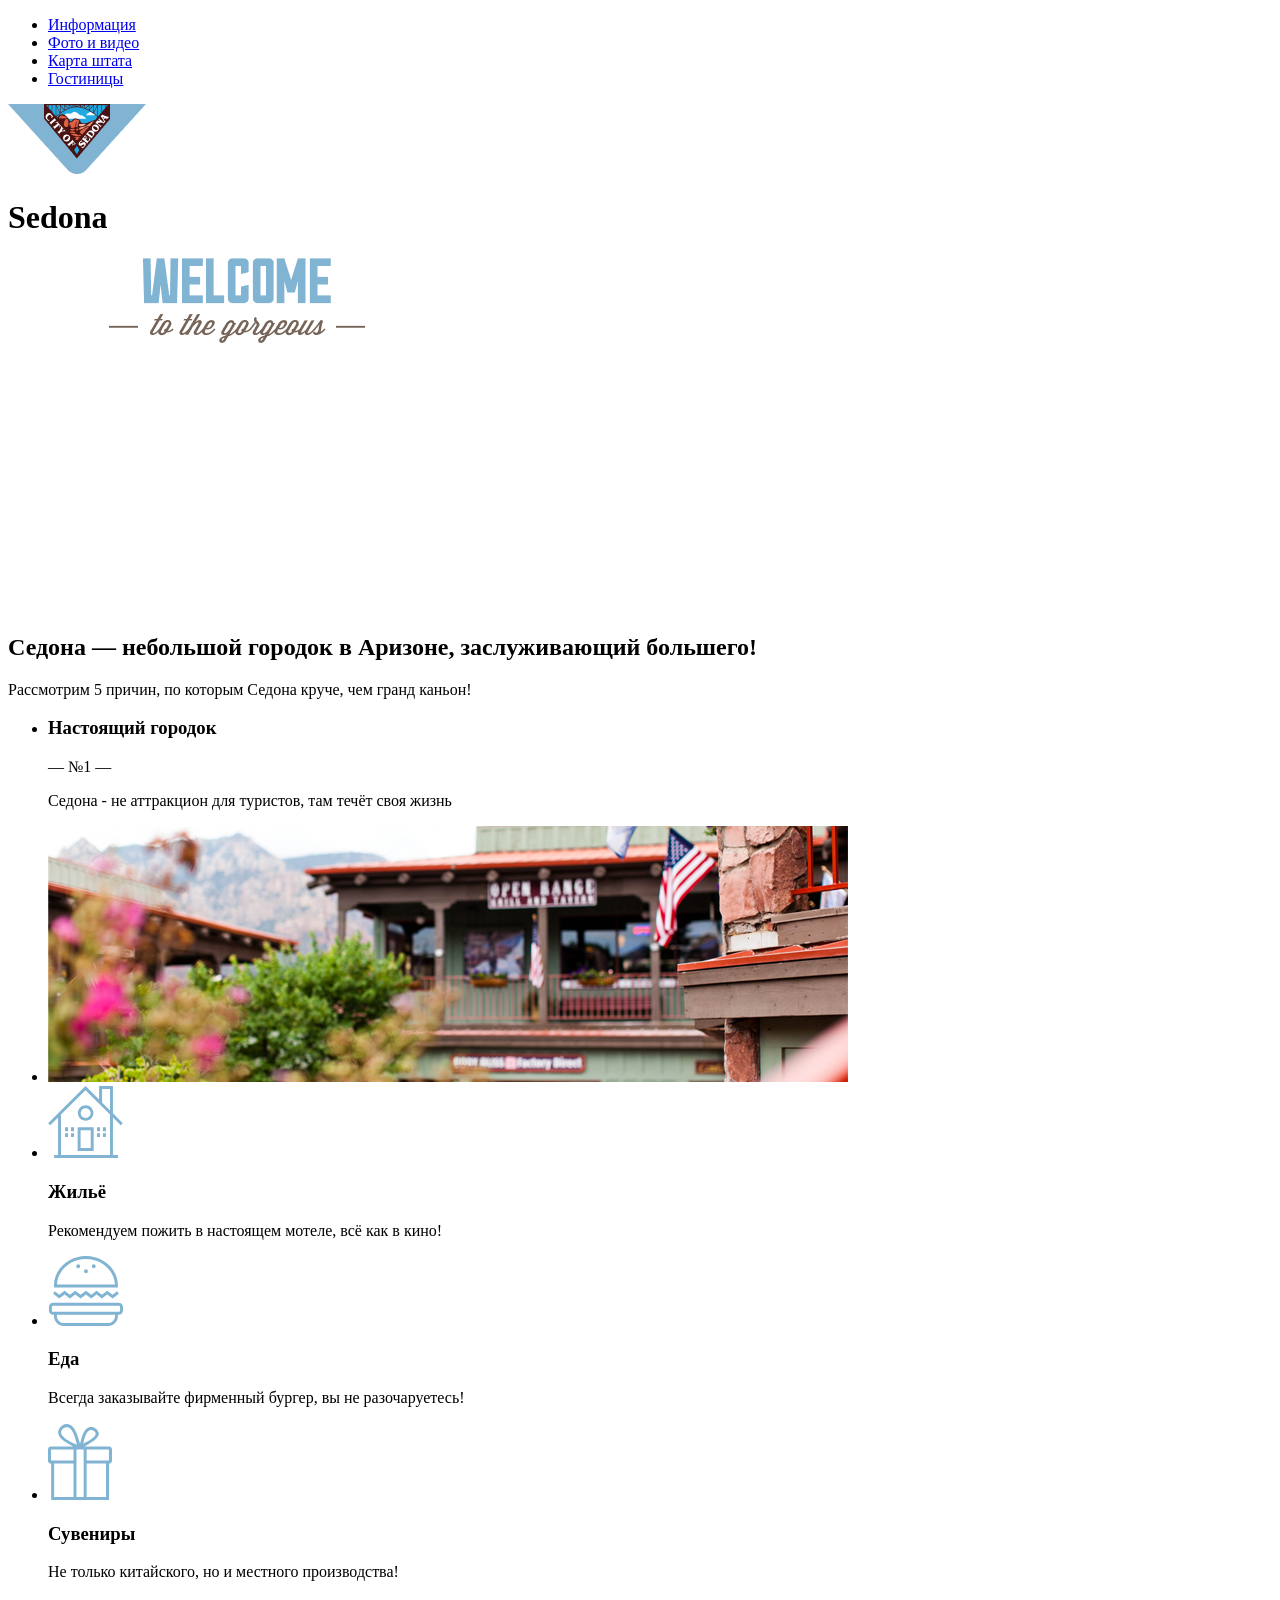
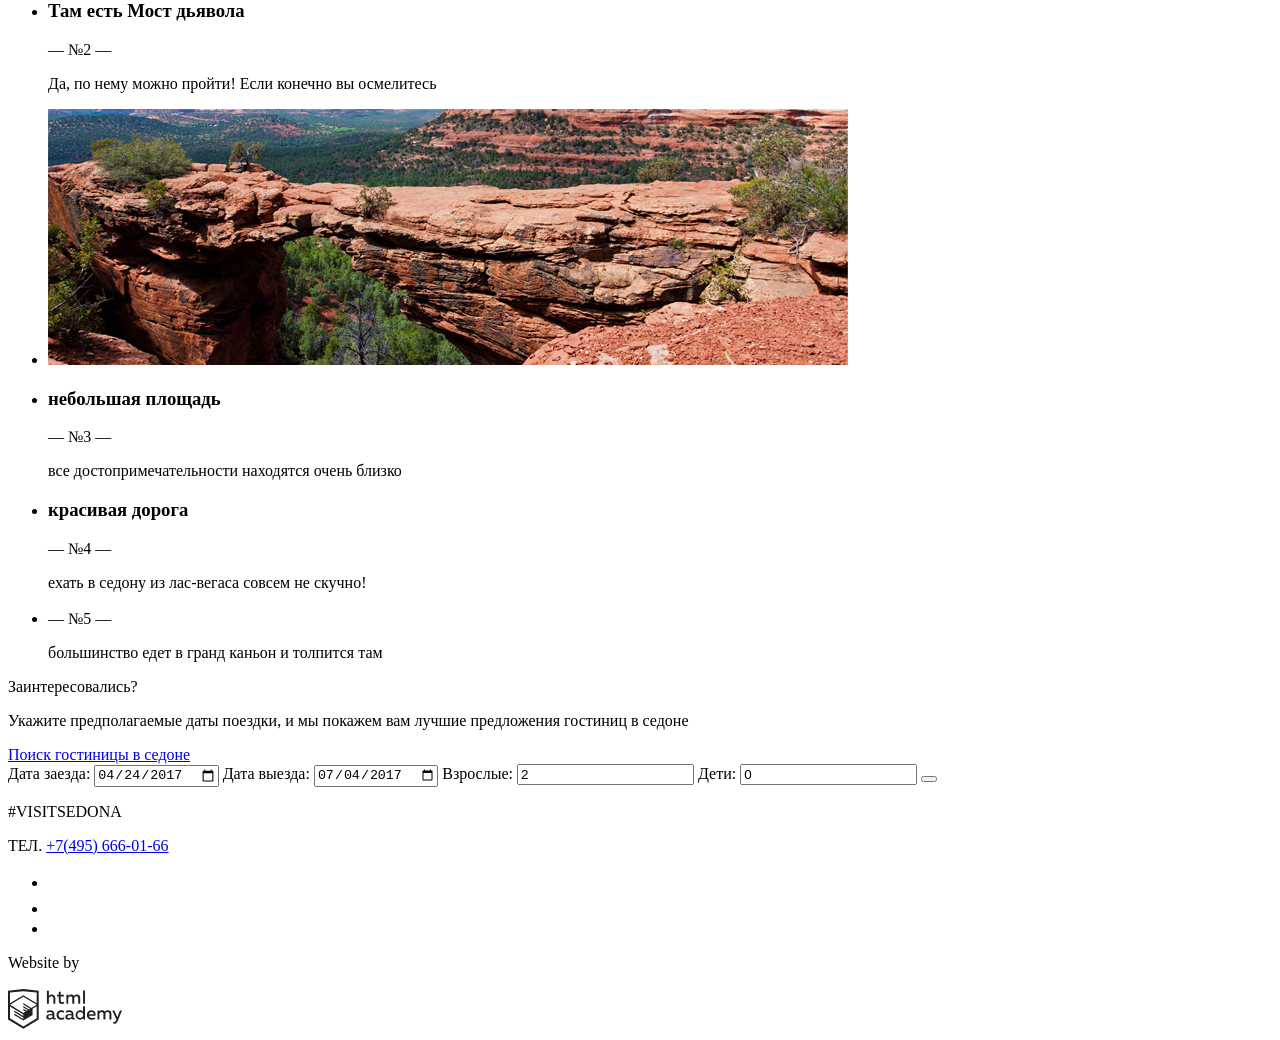
==== index.html @ 2ab9f9e8 "Верстака index и catalog" ====
<!DOCTYPE html>
<html lang="ru">

<head>
	<meta charset="UTF-8">
	<meta http-equiv="X-UA-Compatible" content="IE=edge">
	<meta name="viewport" content="width=device-width, initial-scale=1.0">
	<title>Sedona</title>
	<link rel="stylesheet" href="css/normalize.css">
	<link rel="stylesheet" href="css/style.css">
</head>

<body>
	<header class="header">
		<ul class="menu-list">
			<li class="menu-item menu-item-left"><a class="menu-link" href="#">Информация</a></li>
			<li class="menu-item menu-item-left"><a class="menu-link" href="#">Фото и видео</a></li>
			<li class="menu-item menu-item-right"><a class="menu-link" href="#">Карта штата</a></li>
			<li class="menu-item menu-item-right"><a class="menu-link" href="#">Гостиницы</a></li>
		</ul>
		<div class="main-logo">
			<img src="img/header/logo.png" alt="logo Sedona" width="138" height="70">
		</div>
	</header>
	<main class="main">
		<h1 class="visually-hidden">Sedona</h1>
		<section class="banner">
			<img src="img/banner/Welcome.png" alt="#">
		</section>
		<section class="features">
			<div class="fetures-heading">
				<h2 class="features-title">Седона — небольшой городок в Аризоне, заслуживающий большего!</h2>
				<p class="features-text">Рассмотрим 5 причин, по которым Седона круче, чем гранд каньон!</p>
			</div>
			<ul class="feature-list">
				<li>
					<h3>Настоящий городок</h3>
					<p>— №1 —</p>
					<p>Седона - не аттракцион для туристов, там течёт своя жизнь</p>
				</li>
				<li><img src="img/features/image1.jpg" alt="#"></li>
				<li>
					<img src="img/features/icon-1.svg" alt="#">
					<h3>Жильё</h3>
					<p>Рекомендуем пожить в настоящем мотеле, всё как в кино!</p>
				</li>
				<li>
					<img src="img/features/icon-2.svg" alt="#">
					<h3>Еда</h3>
					<p>Всегда заказывайте фирменный бургер, вы не разочаруетесь!</p>
				</li>
				<li>
					<img src="img/features/icon-3.svg" alt="#">
					<h3>Сувениры</h3>
					<p>Не только китайского, но и местного производства!</p>
				</li>
			</ul>
			<ul class="feature-list">
				<li>
					<h3>Там есть Мост дьявола</h3>
					<p>— №2 —</p>
					<p>Да, по нему можно пройти! Если конечно вы осмелитесь</p>
				</li>
				<li><img src="img/features/image2.jpg" alt="#"></li>
				<li>
					<h3>небольшая площадь</h3>
					<p>— №3 —</p>
					<p>все достопримечательности
						находятся очень близко</p>
				</li>
				<li>
					<h3>красивая дорога</h3>
					<p>— №4 —</p>
					<p>ехать в седону из лас-вегаса совсем не скучно!</p>
				</li>
				<li>
					<h3></h3>
					<p>— №5 —</p>
					<p>большинство едет в гранд каньон и толпится там</p>
				</li>
			</ul>
		</section>
		<section class="search">
			<div class="search-block">
				<p class="search-lead">Заинтересовались?</p>
				<p class="search-text">Укажите предполагаемые даты поездки, и мы покажем вам лучшие предложения гостиниц
					в
					седоне</p>
				<div class="search-form">
					<a class="search-btn" href="#">Поиск гостиницы в седоне</a>
					<form action="https://echo.htmlacademy.ru" method="post">
						<label>Дата заезда:
							<input type="date" value="2017-04-24" name="date-arrival">
						</label>
						<label>Дата выезда:
							<input type="date" value="2017-07-04" name="date-departure">
						</label>
						<label>Взрослые:
							<input type="number" value="2" name="adults">
						</label>
						<label>Дети:
							<input type="number" value="0" name="children">
						</label>
						<button type="submit"></button>
					</form>
				</div>
			</div>
			<div class="map" id="#map"></div>
		</section>
	</main>
	<footer class="footer">
		<section class="contact">
			<p>#VISITSEDONA</p>
			<p class="r-indent contact-phone">
				ТЕЛ.
				<a class="contact-phone-number" href="tel:+74956660166">+7(495) 666-01-66</a>
			</p>
		</section>
		<section class="social">
			<ul class="social-list">
				<li class="social-item">
					<a class="social-link" href="#">
						<svg width="17" height="17" viewBox="0 0 17 17" fill="none" xmlns="http://www.w3.org/2000/svg">
							<path
								d="M10.95 1.14409C12.635 0.648089 13.934 1.41409 14.527 2.32309C15.2 2.09209 15.858 1.84209 16.538 1.61509C16.5249 2.30145 16.2117 2.94761 15.681 3.38309C16.366 3.55309 16.985 2.89209 16.985 2.89209C16.816 3.89209 15.979 4.68009 15.422 4.91609C15.191 11.6661 12.247 16.1331 5.34498 15.9981H4.89898C4.48898 15.9981 0.734977 15.5381 0.000976562 14.1111C2.27198 14.3071 3.89398 13.6891 4.69398 12.9341C3.73398 12.6341 2.01498 12.4571 1.71498 9.98409C2.06398 10.0901 2.27898 10.2121 2.90498 10.1031C1.70498 9.24709 0.373977 8.53009 0.447977 6.33009C0.732977 6.65809 1.51498 6.86609 1.78798 6.80209C1.08498 6.56109 -0.182023 3.44209 0.893977 1.85009C2.71198 3.70409 4.62898 5.45609 8.04598 5.62309C8.25398 3.33009 9.18298 1.79309 10.95 1.14409Z"
								fill="white" />
						</svg>
					</a>
				</li>
				<li class="social-item">
					<a class="social-link" href="#">
						<svg width="12" height="22" viewBox="0 0 12 22" fill="none" xmlns="http://www.w3.org/2000/svg">
							<path d="M12 4V0H8C5.79086 0 4 1.79086 4 4V8H0V12H4V22H8V12H12V8H8V4H12Z" fill="white" />
						</svg>
					</a>
				</li>
				<li class="social-item">
					<a class="social-link" href="#">
						<svg width="20" height="16" viewBox="0 0 20 16" fill="none" xmlns="http://www.w3.org/2000/svg">
							<path fill-rule="evenodd" clip-rule="evenodd"
								d="M3 0H17C18.65 0 20 1.35 20 3V13C20 14.65 18.65 16 17 16H3C1.35 16 0 14.65 0 13V3C0 1.35 1.35 0 3 0ZM6.027 4.002V11.998L15.014 8L6.027 4.002Z"
								fill="white" />
						</svg>
					</a>
				</li>
			</ul>
		</section>
		<section class="copyright">
			<p class="copyright-text">Website by</p>
			<svg width="115" height="41" viewBox="0 0 115 41" fill="none" xmlns="http://www.w3.org/2000/svg">
				<path fill-rule="evenodd" clip-rule="evenodd"
					d="M15.5197 1.05737H15.3509L0 2.71895V31.4945L15.3509 40.8382L30.7018 31.4945V2.71895L15.5197 1.05737ZM77.0183 2.62185H75.0876V15.7311H77.0183V2.62185ZM40.8619 2.63264V7.76843C41.6131 6.9864 42.6386 6.5436 43.7105 6.53843C44.6823 6.47908 45.6329 6.84495 46.3253 7.54479C47.0177 8.24462 47.3866 9.21244 47.3399 10.2068V15.7634H45.367V10.4658C45.4231 9.94897 45.2754 9.43059 44.9566 9.02553C44.6377 8.62047 44.174 8.36218 43.6683 8.3079H43.3518C42.3456 8.36979 41.4321 8.9295 40.9041 9.80764V15.7634H38.8995V2.63264H40.8619ZM77.0183 31.4837H75.2775V30.0595C74.4828 31.1353 73.23 31.7538 71.9119 31.7211C69.4751 31.5528 67.5825 29.4822 67.5825 26.9845C67.5825 24.4867 69.4751 22.4162 71.9119 22.2479C73.1195 22.2052 74.2818 22.7203 75.0771 23.6505V18.3205H77.0183V31.4837ZM47.0656 30.0595C47.263 30.0515 47.4583 30.0152 47.6459 29.9516V31.3866C47.2482 31.5404 46.826 31.6172 46.4009 31.6132C45.6482 31.6769 44.9394 31.2429 44.639 30.5342C43.7036 31.31 42.5302 31.7227 41.3261 31.6995C39.733 31.6995 38.256 30.804 38.256 28.9482C38.256 26.65 40.3661 25.9379 42.1702 25.9379C42.9402 25.9505 43.707 26.0408 44.4596 26.2076V25.884C44.4596 24.805 43.6578 23.9742 42.1491 23.9742C41.0585 23.9764 39.9804 24.2116 38.9839 24.6647V22.8305C40.0678 22.451 41.204 22.2506 42.3495 22.2371C44.8394 22.2371 46.3693 23.4455 46.3693 26.1753V29.4121C46.3546 29.5668 46.401 29.721 46.4981 29.8406C46.5951 29.9601 46.7349 30.035 46.8862 30.0487H47.0656V30.0595ZM40.2711 28.8403C40.298 29.229 40.4761 29.5905 40.7655 29.844C41.055 30.0974 41.4317 30.2217 41.8115 30.189H41.9275C42.8819 30.1906 43.7973 29.8022 44.4702 29.11V27.5779C43.842 27.4414 43.2026 27.3655 42.5605 27.3513C41.5055 27.3513 40.2817 27.7074 40.2817 28.8403H40.2711ZM56.0229 22.9384C55.1962 22.4632 54.2596 22.2246 53.3115 22.2479H52.9422C51.7332 22.2873 50.5891 22.8166 49.7619 23.7192C48.9347 24.6218 48.4923 25.8236 48.5321 27.06V27.5024C48.6957 30.0004 50.805 31.8921 53.2482 31.7318C54.2519 31.7555 55.2477 31.5452 56.1601 31.1168V29.2718C55.3769 29.7215 54.4945 29.9591 53.5963 29.9624C52.5199 30.0288 51.4963 29.4793 50.9385 28.5356C50.3806 27.5918 50.3806 26.4095 50.9385 25.4658C51.4963 24.522 52.5199 23.9725 53.5963 24.039C54.461 24.0357 55.3066 24.2989 56.0229 24.7942V22.9384ZM66.1514 30.0595C66.3488 30.0515 66.5441 30.0152 66.7317 29.9516V31.3866C66.334 31.5404 65.9118 31.6172 65.4867 31.6132C64.734 31.6769 64.0252 31.2429 63.7248 30.5342C62.7894 31.31 61.616 31.7227 60.4119 31.6995C58.8188 31.6995 57.3417 30.804 57.3417 28.9482C57.3417 26.65 59.4518 25.9379 61.256 25.9379C62.0259 25.9505 62.7928 26.0408 63.5454 26.2076V25.884C63.5454 24.805 62.7436 23.9742 61.2349 23.9742C60.1443 23.9764 59.0662 24.2116 58.0697 24.6647V22.8305C59.1536 22.451 60.2897 22.2506 61.4353 22.2371C63.9252 22.2371 65.455 23.4455 65.455 26.1753V29.4121C65.4404 29.5668 65.4868 29.721 65.5838 29.8406C65.6809 29.9601 65.8207 30.035 65.972 30.0487H66.1514V30.0595ZM59.855 29.8481C59.5632 29.5943 59.3837 29.2311 59.3569 28.8403H59.378C59.378 27.7074 60.5385 27.3513 61.6569 27.3513C62.299 27.3655 62.9383 27.4414 63.5665 27.5779V29.11C62.8937 29.8022 61.9782 30.1906 61.0239 30.189H60.9078C60.5263 30.2247 60.1469 30.1019 59.855 29.8481ZM69.3271 26.9305C69.3271 25.2859 70.6308 23.9526 72.239 23.9526L72.2601 24.0066C73.4742 24.0066 74.5742 24.7382 75.0665 25.8732V28.0311C74.5856 29.1871 73.4673 29.9296 72.239 29.9084C70.6308 29.9084 69.3271 28.5752 69.3271 26.9305ZM83.3486 22.2479C86.8408 22.2479 88.0541 25.1395 87.4844 27.7397H80.922C81.1436 29.3582 82.6839 30.0163 84.2876 30.0163C85.2509 30.0196 86.2027 29.8021 87.0729 29.3797V31.1061C86.0736 31.5421 84.9939 31.7519 83.9078 31.7211C81.2385 31.7211 78.8963 30.189 78.8963 26.9521C78.8362 25.7502 79.2482 24.5736 80.0408 23.6841C80.8334 22.7945 81.9408 22.2658 83.1165 22.2155H83.3486V22.2479ZM80.8693 26.1753C80.9704 24.8237 82.1216 23.8104 83.4436 23.9095H83.4858C84.1064 23.8531 84.7196 24.08 85.1612 24.5295C85.6028 24.979 85.8275 25.6051 85.7752 26.24H80.8693V26.1753ZM89.489 31.4621V22.4961H91.2298V23.575C91.9777 22.7197 93.041 22.2229 94.1628 22.2047C95.2951 22.1328 96.3712 22.7163 96.9482 23.7153C97.7407 22.8335 98.8477 22.3161 100.018 22.2803C100.952 22.2327 101.859 22.6011 102.507 23.2901C103.154 23.9792 103.478 24.9213 103.394 25.8732V31.4837H101.39V25.9271C101.437 25.4734 101.306 25.0191 101.024 24.6647C100.743 24.3104 100.336 24.0852 99.8917 24.039H99.6174C98.7512 24.0941 97.9525 24.536 97.4335 25.2474V31.4837H95.4289V25.9271C95.4728 25.47 95.3357 25.0139 95.0481 24.6611C94.7606 24.3082 94.3467 24.088 93.8991 24.0497H93.6881C92.7466 24.1344 91.8915 24.6449 91.3564 25.4416V31.5161H89.5312L89.489 31.4621ZM113.977 22.4745H111.972L109.324 29.2718L106.306 22.4853H104.196L108.417 31.5484L108.237 32.0016C107.72 33.3611 107.003 34.0516 106.053 34.0516C105.75 34.0548 105.447 34.0112 105.156 33.9221V35.6161C105.536 35.7125 105.926 35.7632 106.317 35.7671C107.646 35.7671 108.902 35.0226 109.851 32.6813L113.977 22.4745ZM52.689 6.78658V3.54974L50.7266 4.01369V6.73264H49.144V8.49132H50.7899V12.9905C50.7231 13.817 51.0244 14.6301 51.61 15.2038C52.1955 15.7775 53.0028 16.0505 53.8073 15.9468C54.5996 15.9535 55.3875 15.8259 56.139 15.5692V13.8429C55.5727 14.0781 54.9672 14.199 54.356 14.199C53.2165 14.199 52.689 13.8105 52.689 12.6237V8.5129H55.8541V6.78658H52.689ZM58.3862 15.7526V6.75421H60.1376V7.83316C60.8811 6.97655 61.9403 6.476 63.0601 6.45211C64.1624 6.38099 65.2146 6.93142 65.8032 7.88711C66.5958 7.00534 67.7028 6.48794 68.8734 6.45211C69.8138 6.41462 70.7233 6.79859 71.364 7.50353C72.0046 8.20846 72.3126 9.16418 72.2073 10.1205V15.7418H70.2028V10.1853C70.2499 9.73151 70.1184 9.27721 69.8373 8.92287C69.5561 8.56853 69.1485 8.34334 68.7046 8.29711H68.4619C67.5957 8.35228 66.797 8.7942 66.278 9.50553V15.7418H64.2734V10.1853C64.3206 9.73151 64.1891 9.27721 63.9079 8.92287C63.6268 8.56853 63.2191 8.34334 62.7752 8.29711H62.5326C61.5911 8.38181 60.736 8.89229 60.2009 9.68895V15.7634H58.3862V15.7526ZM28.6972 30.3033L28.7078 30.2968L28.6972 30.3184V30.3033ZM28.6972 18.3205V30.3033L15.3509 38.4321L2.00459 30.3184V18.5147L15.2876 26.6068V28.0311L6.18257 22.5284V23.9418L15.3404 29.5632V31.0629L6.19312 25.4955V26.9521L15.3509 32.5734L24.5826 26.9197V20.8129L28.6972 18.3205ZM28.7078 16.7776L25.0362 18.9355L23.3482 20.0145L15.3087 15.0837V16.4971L22.156 20.7266L22.0083 20.8237L20.9532 21.4063L15.2876 17.9537V19.3995L19.761 22.1184L18.706 22.8413L15.3298 20.7913V22.2047L17.5454 23.5426L15.2982 24.9021L2.11009 16.864L15.3087 8.72869L28.7078 16.7776ZM15.2876 7.27211L28.7078 15.3534V4.56395L15.3615 3.12895L2.01514 4.56395V15.3534L15.2876 7.27211Z"
					fill="#231F20" />
			</svg>
		</section>
	</footer>
</body>

</html>
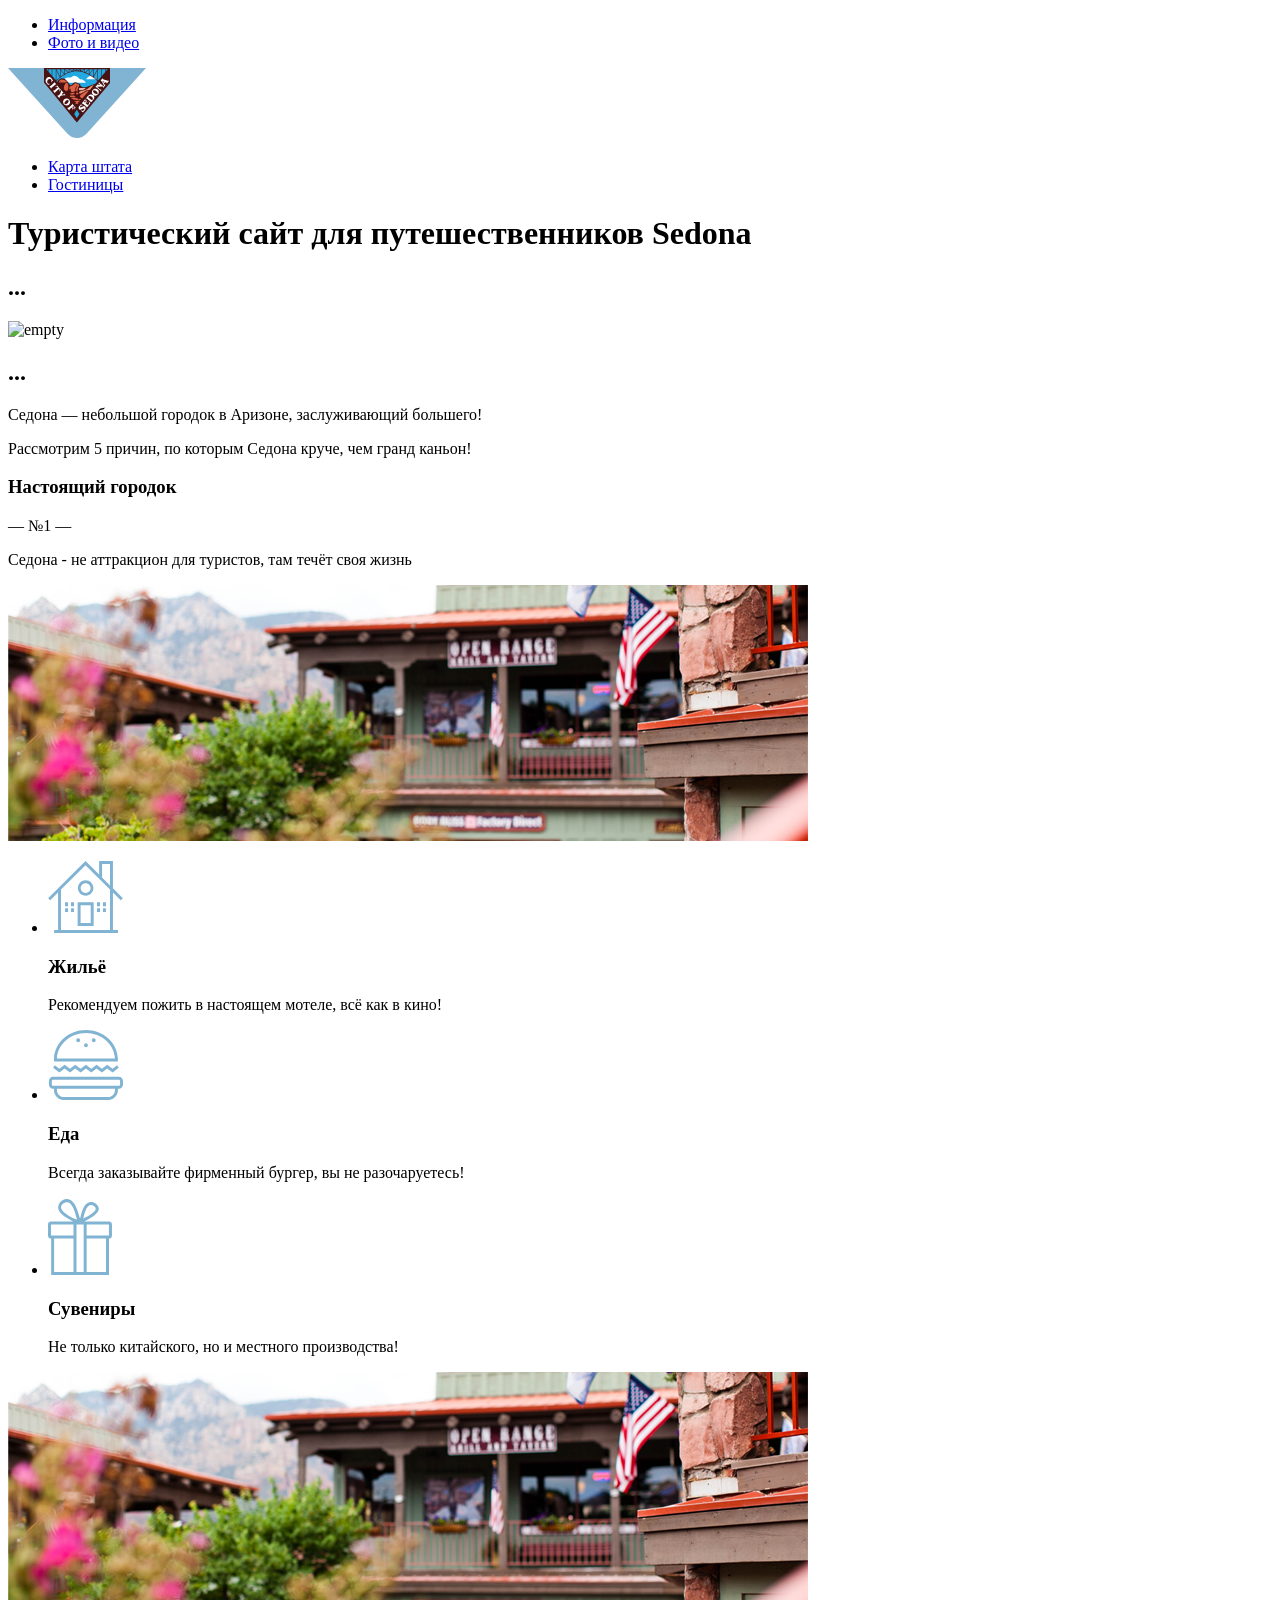
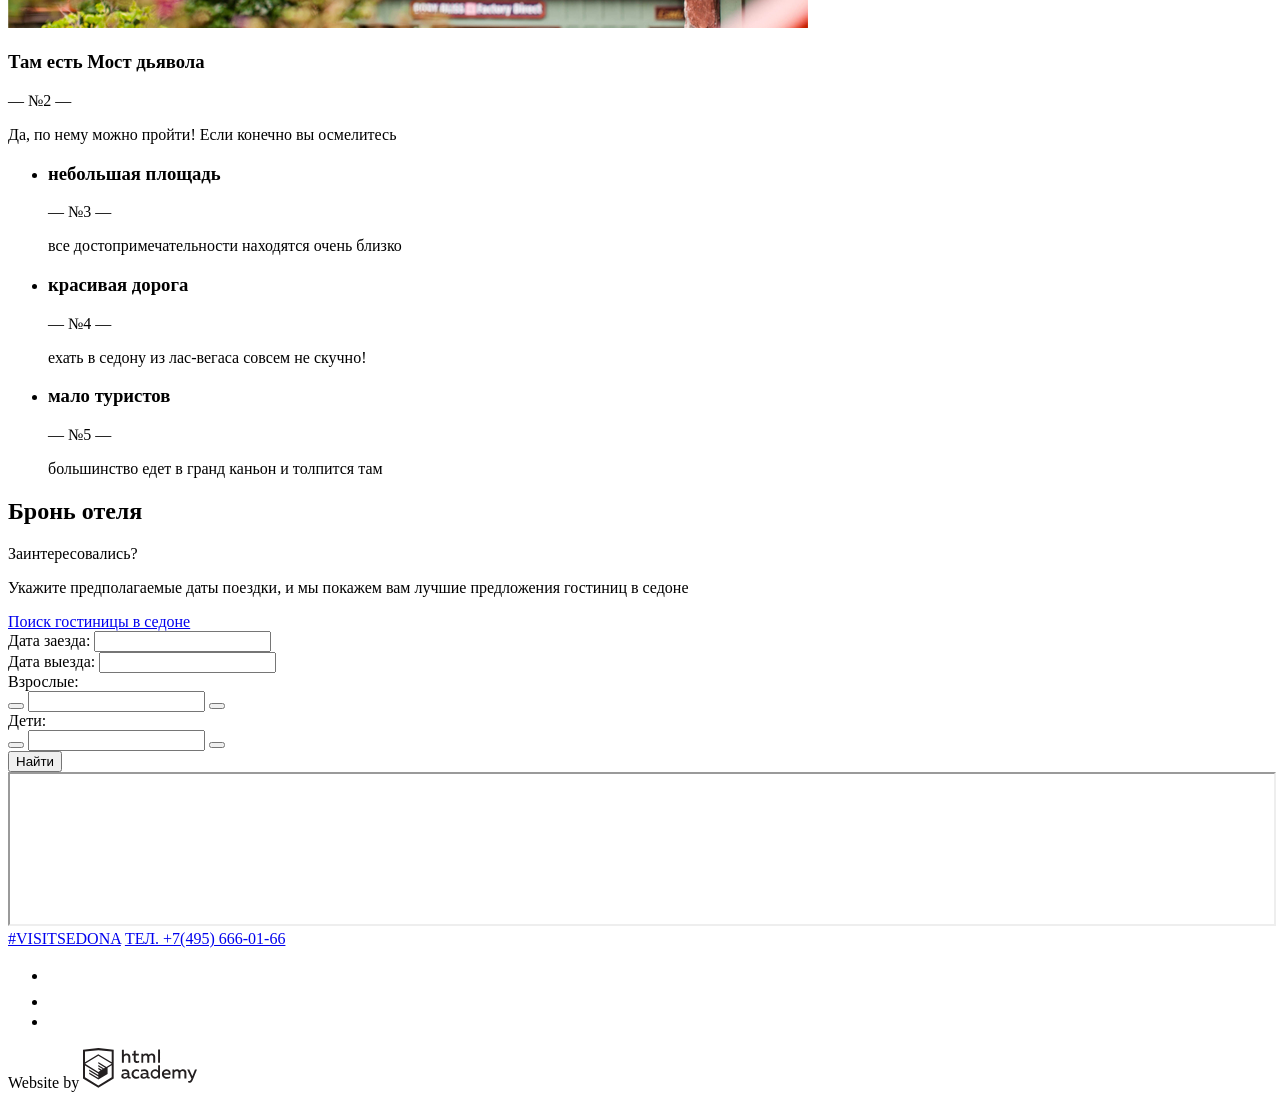
==== commit 9866c233: "Закончил разметку index и catalog" ====
--- a/index.html
+++ b/index.html
@@ -6,154 +6,182 @@
 	<meta http-equiv="X-UA-Compatible" content="IE=edge">
 	<meta name="viewport" content="width=device-width, initial-scale=1.0">
 	<title>Sedona</title>
-	<link rel="stylesheet" href="css/normalize.css">
+	<link rel="stylesheet" href="">
 	<link rel="stylesheet" href="css/style.css">
 </head>
 
-<body>
-	<header class="header">
-		<ul class="menu-list">
-			<li class="menu-item menu-item-left"><a class="menu-link" href="#">Информация</a></li>
-			<li class="menu-item menu-item-left"><a class="menu-link" href="#">Фото и видео</a></li>
-			<li class="menu-item menu-item-right"><a class="menu-link" href="#">Карта штата</a></li>
-			<li class="menu-item menu-item-right"><a class="menu-link" href="#">Гостиницы</a></li>
-		</ul>
-		<div class="main-logo">
-			<img src="img/header/logo.png" alt="logo Sedona" width="138" height="70">
-		</div>
-	</header>
-	<main class="main">
-		<h1 class="visually-hidden">Sedona</h1>
-		<section class="banner">
-			<img src="img/banner/Welcome.png" alt="#">
-		</section>
-		<section class="features">
-			<div class="fetures-heading">
-				<h2 class="features-title">Седона — небольшой городок в Аризоне, заслуживающий большего!</h2>
-				<p class="features-text">Рассмотрим 5 причин, по которым Седона круче, чем гранд каньон!</p>
+<body class="page-body">
+	<!-- page -->
+	<div class="page">
+		<!-- header -->
+		<header class="header">
+			<!-- nav -->
+			<nav class="nav">
+				<!-- menu -->
+				<ul class="menu">
+					<li class="menu__item"><a class="menu__link" href="#">Информация</a></li>
+					<li class="menu__item"><a class="menu__link" href="#">Фото и видео</a></li>
+				</ul>
+				<!-- logo -->
+				<a href="#" class="logo">
+					<img class="logo__image" src="img/header/logo.svg" alt="logo Sedona" width="138" height="70">
+				</a>
+				<!-- menu -->
+				<ul class="menu">
+					<li class="menu__item"><a class="menu__link" href="#">Карта штата</a></li>
+					<li class="menu__item"><a class="menu__link" href="#">Гостиницы</a></li>
+				</ul>
+			</nav>
+		</header>
+		<!-- main -->
+		<main class="main">
+			<h1 class="visually-hidden">Туристический сайт для путешественников Sedona</h1>
+			<!-- banner -->
+			<section class="banner">
+				<h2 class="visually-hidden">...</h2>
+				<img class="banner__image" src="img/banner/Welcome.png" alt="empty">
+			</section>
+			<!-- features -->
+			<section class="features">
+				<h2 class="visually-hidden">...</h2>
+				<p class="features__title">Седона — небольшой городок в Аризоне, заслуживающий большего!</p>
+				<p class="features__description">Рассмотрим 5 причин, по которым Седона круче, чем гранд каньон!</p>
+				<!-- grid -->
+				<div class="features-grid">
+					<!-- line -->
+					<div class="features__row">
+						<div class="features-item features-item--left features-item--blue">
+							<h3 class="features-item__title">Настоящий городок</h3>
+							<p class="features-item__number">— №1 —</p>
+							<p class="features-item__description">Седона - не аттракцион для туристов, там течёт своя жизнь</p>
+						</div>
+						<img src="img/features/image1.jpg" alt="empty" class="features__image features__image--right">
+					</div>
+					<!-- line -->
+					<ul class="features__row">
+						<li class="features-item--icon">
+							<img src="img/features/icon-1.svg" alt="Жильё" class="features-item__ico">
+							<h3 class="features-item__title">Жильё</h3>
+							<p class="features-item__description">Рекомендуем пожить в настоящем мотеле, всё как в кино!</p>
+						</li>
+						<li class="features-item--icon">
+							<img src="img/features/icon-2.svg" alt="Еда" class="features-item__ico">
+							<h3 class="features-item__title">Еда</h3>
+							<p class="features-item__description">Всегда заказывайте фирменный бургер, вы не разочаруетесь!</p>
+						</li>
+						<li class="features-item--icon">
+							<img src="img/features/icon-3.svg" alt="Сувениры" class="features-item__ico">
+							<h3 class="features-item__title">Сувениры</h3>
+							<p class="features-item__description">Не только китайского, но и местного производства!</p>
+						</li>
+					</ul>
+					<!-- line -->
+					<div class="features__row">
+						<img src="img/features/image1.jpg" alt="empty" class="features__image features__image--left">
+						<div class="features-item features-item--right features-item--blue">
+							<h3 class="features-item__title">Там есть Мост дьявола</h3>
+							<p class="features-item__number">— №2 —</p>
+							<p class="features-item__description">Да, по нему можно пройти! Если конечно вы осмелитесь</p>
+						</div>
+					</div>
+					<!-- line -->
+					<ul class="features__row">
+						<li class="features-item features-item--brown">
+							<h3 class="features-item__title">небольшая площадь</h3>
+							<p class="features-item__number">— №3 —</p>
+							<p class="features-item__description">все достопримечательности находятся очень близко</p>
+						</li>
+						<li class="features-item features-item--brown">
+							<h3 class="features-item__title">красивая дорога</h3>
+							<p class="features-item__number">— №4 —</p>
+							<p class="features-item__description">ехать в седону из лас-вегаса совсем не скучно!</p>
+						</li>
+						<li class="features-item features-item--brown">
+							<h3 class="features-item__title">мало туристов</h3>
+							<p class="features-item__number">— №5 —</p>
+							<p class="features-item__description">большинство едет в гранд каньон и толпится там</p>
+						</li>
+					</ul>
+				</div>
+			</section>
+			<!-- booking -->
+			<section class="booking">
+				<h2 class="visually-hidden">Бронь отеля</h2>
+				<!-- inner -->
+				<div class="booking__inner">
+					<p class="booking__lead">Заинтересовались?</p>
+					<p class="booking__text">Укажите предполагаемые даты поездки, и мы покажем вам лучшие предложения гостиниц в
+						седоне</p>
+					<a class="booking__btn js-booking" href="#">Поиск гостиницы в седоне</a>
+					<!-- form -->
+					<form class="booking-form" action="https://echo.htmlacademy.ru" method="post">
+						<!-- date -->
+						<div class="booking-form__group">
+							<label class="booking-form__label" for="date-arrival">Дата заезда:</label>
+							<input type="text" name="date-arrival" class="booking-form__field js-date" id="date-arrival">
+						</div>
+						<!-- date -->
+						<div class="booking-form__group">
+							<label class="booking-form__label" for="date-departure">Дата выезда:</label>
+							<input type="text" name="date-departure" class="booking-form__field js-date" id="date-departure">
+						</div>
+						<!-- number -->
+						<div class="booking-form__group">
+							<label class="booking-form__label" for="adults">Взрослые:</label>
+							<div class="booking-form__inner">
+								<button class="booking-form__control js-minus"></button>
+								<input type="text" name="adults" id="adults">
+								<button class="booking-form__control js-plus"></button>
+							</div>
+						</div>
+						<!-- number -->
+						<div class="booking-form__group">
+							<label class="booking-form__label" for="children">Дети:</label>
+							<div class="booking-form__inner">
+								<button class="booking-form__control js-minus"></button>
+								<input type="text" name="children" id="children">
+								<button class="booking-form__control js-plus"></button>
+							</div>
+						</div>
+						<!-- btn -->
+						<button class="booking-form__btn" type="submit">Найти</button>
+					</form>
+				</div>
+				<!-- map -->
+				<iframe class="booking-form__map"
+					src="https://yandex.ru/map-widget/v1/?um=constructor%3A9f7c5afc66b0ace947572eafb045fd55e4f3b42ff5296fceefef4905f727b99d&amp;source=constructor"
+					width="100%"></iframe>
+			</section>
+		</main>
+		<footer class="footer">
+			<!-- contact -->
+			<div class="footer__contact">
+				<a class="footer__hash" href="#">#VISITSEDONA</a>
+				<a class="footer__phone" href="tel:+74956660166">ТЕЛ. +7(495) 666-01-66</a>
 			</div>
-			<ul class="feature-list">
-				<li>
-					<h3>Настоящий городок</h3>
-					<p>— №1 —</p>
-					<p>Седона - не аттракцион для туристов, там течёт своя жизнь</p>
+			<!-- social -->
+			<ul class="social">
+				<li class="social__item">
+					<a class="social__link" href="#"><img src="img/footer/twitter.svg" alt="twitter" class="social__ico"></a>
 				</li>
-				<li><img src="img/features/image1.jpg" alt="#"></li>
-				<li>
-					<img src="img/features/icon-1.svg" alt="#">
-					<h3>Жильё</h3>
-					<p>Рекомендуем пожить в настоящем мотеле, всё как в кино!</p>
+				<li class="social__item">
+					<a class="social__link" href="#"><img src="img/footer/fb-icon.svg" alt="facebook" class="social__ico"></a>
 				</li>
-				<li>
-					<img src="img/features/icon-2.svg" alt="#">
-					<h3>Еда</h3>
-					<p>Всегда заказывайте фирменный бургер, вы не разочаруетесь!</p>
-				</li>
-				<li>
-					<img src="img/features/icon-3.svg" alt="#">
-					<h3>Сувениры</h3>
-					<p>Не только китайского, но и местного производства!</p>
+				<li class="social__item">
+					<a class="social__link" href="#"><img src="img/footer/youtube.svg" alt="youtube" class="social__ico"></a>
 				</li>
 			</ul>
-			<ul class="feature-list">
-				<li>
-					<h3>Там есть Мост дьявола</h3>
-					<p>— №2 —</p>
-					<p>Да, по нему можно пройти! Если конечно вы осмелитесь</p>
-				</li>
-				<li><img src="img/features/image2.jpg" alt="#"></li>
-				<li>
-					<h3>небольшая площадь</h3>
-					<p>— №3 —</p>
-					<p>все достопримечательности
-						находятся очень близко</p>
-				</li>
-				<li>
-					<h3>красивая дорога</h3>
-					<p>— №4 —</p>
-					<p>ехать в седону из лас-вегаса совсем не скучно!</p>
-				</li>
-				<li>
-					<h3></h3>
-					<p>— №5 —</p>
-					<p>большинство едет в гранд каньон и толпится там</p>
-				</li>
-			</ul>
-		</section>
-		<section class="search">
-			<div class="search-block">
-				<p class="search-lead">Заинтересовались?</p>
-				<p class="search-text">Укажите предполагаемые даты поездки, и мы покажем вам лучшие предложения гостиниц
-					в
-					седоне</p>
-				<div class="search-form">
-					<a class="search-btn" href="#">Поиск гостиницы в седоне</a>
-					<form action="https://echo.htmlacademy.ru" method="post">
-						<label>Дата заезда:
-							<input type="date" value="2017-04-24" name="date-arrival">
-						</label>
-						<label>Дата выезда:
-							<input type="date" value="2017-07-04" name="date-departure">
-						</label>
-						<label>Взрослые:
-							<input type="number" value="2" name="adults">
-						</label>
-						<label>Дети:
-							<input type="number" value="0" name="children">
-						</label>
-						<button type="submit"></button>
-					</form>
-				</div>
-			</div>
-			<div class="map" id="#map"></div>
-		</section>
-	</main>
-	<footer class="footer">
-		<section class="contact">
-			<p>#VISITSEDONA</p>
-			<p class="r-indent contact-phone">
-				ТЕЛ.
-				<a class="contact-phone-number" href="tel:+74956660166">+7(495) 666-01-66</a>
-			</p>
-		</section>
-		<section class="social">
-			<ul class="social-list">
-				<li class="social-item">
-					<a class="social-link" href="#">
-						<svg width="17" height="17" viewBox="0 0 17 17" fill="none" xmlns="http://www.w3.org/2000/svg">
-							<path
-								d="M10.95 1.14409C12.635 0.648089 13.934 1.41409 14.527 2.32309C15.2 2.09209 15.858 1.84209 16.538 1.61509C16.5249 2.30145 16.2117 2.94761 15.681 3.38309C16.366 3.55309 16.985 2.89209 16.985 2.89209C16.816 3.89209 15.979 4.68009 15.422 4.91609C15.191 11.6661 12.247 16.1331 5.34498 15.9981H4.89898C4.48898 15.9981 0.734977 15.5381 0.000976562 14.1111C2.27198 14.3071 3.89398 13.6891 4.69398 12.9341C3.73398 12.6341 2.01498 12.4571 1.71498 9.98409C2.06398 10.0901 2.27898 10.2121 2.90498 10.1031C1.70498 9.24709 0.373977 8.53009 0.447977 6.33009C0.732977 6.65809 1.51498 6.86609 1.78798 6.80209C1.08498 6.56109 -0.182023 3.44209 0.893977 1.85009C2.71198 3.70409 4.62898 5.45609 8.04598 5.62309C8.25398 3.33009 9.18298 1.79309 10.95 1.14409Z"
-								fill="white" />
-						</svg>
-					</a>
-				</li>
-				<li class="social-item">
-					<a class="social-link" href="#">
-						<svg width="12" height="22" viewBox="0 0 12 22" fill="none" xmlns="http://www.w3.org/2000/svg">
-							<path d="M12 4V0H8C5.79086 0 4 1.79086 4 4V8H0V12H4V22H8V12H12V8H8V4H12Z" fill="white" />
-						</svg>
-					</a>
-				</li>
-				<li class="social-item">
-					<a class="social-link" href="#">
-						<svg width="20" height="16" viewBox="0 0 20 16" fill="none" xmlns="http://www.w3.org/2000/svg">
-							<path fill-rule="evenodd" clip-rule="evenodd"
-								d="M3 0H17C18.65 0 20 1.35 20 3V13C20 14.65 18.65 16 17 16H3C1.35 16 0 14.65 0 13V3C0 1.35 1.35 0 3 0ZM6.027 4.002V11.998L15.014 8L6.027 4.002Z"
-								fill="white" />
-						</svg>
-					</a>
-				</li>
-			</ul>
-		</section>
-		<section class="copyright">
-			<p class="copyright-text">Website by</p>
-			<svg width="115" height="41" viewBox="0 0 115 41" fill="none" xmlns="http://www.w3.org/2000/svg">
-				<path fill-rule="evenodd" clip-rule="evenodd"
-					d="M15.5197 1.05737H15.3509L0 2.71895V31.4945L15.3509 40.8382L30.7018 31.4945V2.71895L15.5197 1.05737ZM77.0183 2.62185H75.0876V15.7311H77.0183V2.62185ZM40.8619 2.63264V7.76843C41.6131 6.9864 42.6386 6.5436 43.7105 6.53843C44.6823 6.47908 45.6329 6.84495 46.3253 7.54479C47.0177 8.24462 47.3866 9.21244 47.3399 10.2068V15.7634H45.367V10.4658C45.4231 9.94897 45.2754 9.43059 44.9566 9.02553C44.6377 8.62047 44.174 8.36218 43.6683 8.3079H43.3518C42.3456 8.36979 41.4321 8.9295 40.9041 9.80764V15.7634H38.8995V2.63264H40.8619ZM77.0183 31.4837H75.2775V30.0595C74.4828 31.1353 73.23 31.7538 71.9119 31.7211C69.4751 31.5528 67.5825 29.4822 67.5825 26.9845C67.5825 24.4867 69.4751 22.4162 71.9119 22.2479C73.1195 22.2052 74.2818 22.7203 75.0771 23.6505V18.3205H77.0183V31.4837ZM47.0656 30.0595C47.263 30.0515 47.4583 30.0152 47.6459 29.9516V31.3866C47.2482 31.5404 46.826 31.6172 46.4009 31.6132C45.6482 31.6769 44.9394 31.2429 44.639 30.5342C43.7036 31.31 42.5302 31.7227 41.3261 31.6995C39.733 31.6995 38.256 30.804 38.256 28.9482C38.256 26.65 40.3661 25.9379 42.1702 25.9379C42.9402 25.9505 43.707 26.0408 44.4596 26.2076V25.884C44.4596 24.805 43.6578 23.9742 42.1491 23.9742C41.0585 23.9764 39.9804 24.2116 38.9839 24.6647V22.8305C40.0678 22.451 41.204 22.2506 42.3495 22.2371C44.8394 22.2371 46.3693 23.4455 46.3693 26.1753V29.4121C46.3546 29.5668 46.401 29.721 46.4981 29.8406C46.5951 29.9601 46.7349 30.035 46.8862 30.0487H47.0656V30.0595ZM40.2711 28.8403C40.298 29.229 40.4761 29.5905 40.7655 29.844C41.055 30.0974 41.4317 30.2217 41.8115 30.189H41.9275C42.8819 30.1906 43.7973 29.8022 44.4702 29.11V27.5779C43.842 27.4414 43.2026 27.3655 42.5605 27.3513C41.5055 27.3513 40.2817 27.7074 40.2817 28.8403H40.2711ZM56.0229 22.9384C55.1962 22.4632 54.2596 22.2246 53.3115 22.2479H52.9422C51.7332 22.2873 50.5891 22.8166 49.7619 23.7192C48.9347 24.6218 48.4923 25.8236 48.5321 27.06V27.5024C48.6957 30.0004 50.805 31.8921 53.2482 31.7318C54.2519 31.7555 55.2477 31.5452 56.1601 31.1168V29.2718C55.3769 29.7215 54.4945 29.9591 53.5963 29.9624C52.5199 30.0288 51.4963 29.4793 50.9385 28.5356C50.3806 27.5918 50.3806 26.4095 50.9385 25.4658C51.4963 24.522 52.5199 23.9725 53.5963 24.039C54.461 24.0357 55.3066 24.2989 56.0229 24.7942V22.9384ZM66.1514 30.0595C66.3488 30.0515 66.5441 30.0152 66.7317 29.9516V31.3866C66.334 31.5404 65.9118 31.6172 65.4867 31.6132C64.734 31.6769 64.0252 31.2429 63.7248 30.5342C62.7894 31.31 61.616 31.7227 60.4119 31.6995C58.8188 31.6995 57.3417 30.804 57.3417 28.9482C57.3417 26.65 59.4518 25.9379 61.256 25.9379C62.0259 25.9505 62.7928 26.0408 63.5454 26.2076V25.884C63.5454 24.805 62.7436 23.9742 61.2349 23.9742C60.1443 23.9764 59.0662 24.2116 58.0697 24.6647V22.8305C59.1536 22.451 60.2897 22.2506 61.4353 22.2371C63.9252 22.2371 65.455 23.4455 65.455 26.1753V29.4121C65.4404 29.5668 65.4868 29.721 65.5838 29.8406C65.6809 29.9601 65.8207 30.035 65.972 30.0487H66.1514V30.0595ZM59.855 29.8481C59.5632 29.5943 59.3837 29.2311 59.3569 28.8403H59.378C59.378 27.7074 60.5385 27.3513 61.6569 27.3513C62.299 27.3655 62.9383 27.4414 63.5665 27.5779V29.11C62.8937 29.8022 61.9782 30.1906 61.0239 30.189H60.9078C60.5263 30.2247 60.1469 30.1019 59.855 29.8481ZM69.3271 26.9305C69.3271 25.2859 70.6308 23.9526 72.239 23.9526L72.2601 24.0066C73.4742 24.0066 74.5742 24.7382 75.0665 25.8732V28.0311C74.5856 29.1871 73.4673 29.9296 72.239 29.9084C70.6308 29.9084 69.3271 28.5752 69.3271 26.9305ZM83.3486 22.2479C86.8408 22.2479 88.0541 25.1395 87.4844 27.7397H80.922C81.1436 29.3582 82.6839 30.0163 84.2876 30.0163C85.2509 30.0196 86.2027 29.8021 87.0729 29.3797V31.1061C86.0736 31.5421 84.9939 31.7519 83.9078 31.7211C81.2385 31.7211 78.8963 30.189 78.8963 26.9521C78.8362 25.7502 79.2482 24.5736 80.0408 23.6841C80.8334 22.7945 81.9408 22.2658 83.1165 22.2155H83.3486V22.2479ZM80.8693 26.1753C80.9704 24.8237 82.1216 23.8104 83.4436 23.9095H83.4858C84.1064 23.8531 84.7196 24.08 85.1612 24.5295C85.6028 24.979 85.8275 25.6051 85.7752 26.24H80.8693V26.1753ZM89.489 31.4621V22.4961H91.2298V23.575C91.9777 22.7197 93.041 22.2229 94.1628 22.2047C95.2951 22.1328 96.3712 22.7163 96.9482 23.7153C97.7407 22.8335 98.8477 22.3161 100.018 22.2803C100.952 22.2327 101.859 22.6011 102.507 23.2901C103.154 23.9792 103.478 24.9213 103.394 25.8732V31.4837H101.39V25.9271C101.437 25.4734 101.306 25.0191 101.024 24.6647C100.743 24.3104 100.336 24.0852 99.8917 24.039H99.6174C98.7512 24.0941 97.9525 24.536 97.4335 25.2474V31.4837H95.4289V25.9271C95.4728 25.47 95.3357 25.0139 95.0481 24.6611C94.7606 24.3082 94.3467 24.088 93.8991 24.0497H93.6881C92.7466 24.1344 91.8915 24.6449 91.3564 25.4416V31.5161H89.5312L89.489 31.4621ZM113.977 22.4745H111.972L109.324 29.2718L106.306 22.4853H104.196L108.417 31.5484L108.237 32.0016C107.72 33.3611 107.003 34.0516 106.053 34.0516C105.75 34.0548 105.447 34.0112 105.156 33.9221V35.6161C105.536 35.7125 105.926 35.7632 106.317 35.7671C107.646 35.7671 108.902 35.0226 109.851 32.6813L113.977 22.4745ZM52.689 6.78658V3.54974L50.7266 4.01369V6.73264H49.144V8.49132H50.7899V12.9905C50.7231 13.817 51.0244 14.6301 51.61 15.2038C52.1955 15.7775 53.0028 16.0505 53.8073 15.9468C54.5996 15.9535 55.3875 15.8259 56.139 15.5692V13.8429C55.5727 14.0781 54.9672 14.199 54.356 14.199C53.2165 14.199 52.689 13.8105 52.689 12.6237V8.5129H55.8541V6.78658H52.689ZM58.3862 15.7526V6.75421H60.1376V7.83316C60.8811 6.97655 61.9403 6.476 63.0601 6.45211C64.1624 6.38099 65.2146 6.93142 65.8032 7.88711C66.5958 7.00534 67.7028 6.48794 68.8734 6.45211C69.8138 6.41462 70.7233 6.79859 71.364 7.50353C72.0046 8.20846 72.3126 9.16418 72.2073 10.1205V15.7418H70.2028V10.1853C70.2499 9.73151 70.1184 9.27721 69.8373 8.92287C69.5561 8.56853 69.1485 8.34334 68.7046 8.29711H68.4619C67.5957 8.35228 66.797 8.7942 66.278 9.50553V15.7418H64.2734V10.1853C64.3206 9.73151 64.1891 9.27721 63.9079 8.92287C63.6268 8.56853 63.2191 8.34334 62.7752 8.29711H62.5326C61.5911 8.38181 60.736 8.89229 60.2009 9.68895V15.7634H58.3862V15.7526ZM28.6972 30.3033L28.7078 30.2968L28.6972 30.3184V30.3033ZM28.6972 18.3205V30.3033L15.3509 38.4321L2.00459 30.3184V18.5147L15.2876 26.6068V28.0311L6.18257 22.5284V23.9418L15.3404 29.5632V31.0629L6.19312 25.4955V26.9521L15.3509 32.5734L24.5826 26.9197V20.8129L28.6972 18.3205ZM28.7078 16.7776L25.0362 18.9355L23.3482 20.0145L15.3087 15.0837V16.4971L22.156 20.7266L22.0083 20.8237L20.9532 21.4063L15.2876 17.9537V19.3995L19.761 22.1184L18.706 22.8413L15.3298 20.7913V22.2047L17.5454 23.5426L15.2982 24.9021L2.11009 16.864L15.3087 8.72869L28.7078 16.7776ZM15.2876 7.27211L28.7078 15.3534V4.56395L15.3615 3.12895L2.01514 4.56395V15.3534L15.2876 7.27211Z"
-					fill="#231F20" />
-			</svg>
-		</section>
-	</footer>
+			<!-- copyright -->
+			<a class="copyright">Website by
+				<svg width="115" height="41" fill="none" xmlns="http://www.w3.org/2000/svg">
+					<path fill-rule="evenodd" clip-rule="evenodd"
+						d="M15.52 1.057h-.17L0 2.72v28.776l15.35 9.343 15.352-9.344V2.72L15.52 1.057zm61.498 1.565h-1.93v13.11h1.93V2.621zm-36.156.01v5.136a3.976 3.976 0 012.849-1.23 3.387 3.387 0 012.614 1.007 3.55 3.55 0 011.015 2.662v5.556h-1.973v-5.297a1.984 1.984 0 00-.41-1.44 1.899 1.899 0 00-1.289-.718h-.316a3.081 3.081 0 00-2.448 1.5v5.955H38.9V2.633h1.963zm36.156 28.852h-1.74v-1.425a4.061 4.061 0 01-3.366 1.662c-2.437-.168-4.33-2.239-4.33-4.736 0-2.498 1.893-4.569 4.33-4.737a3.98 3.98 0 013.165 1.402v-5.33h1.941v13.164zm-29.952-1.425c.197-.008.392-.044.58-.107v1.435c-.398.153-.82.23-1.245.226a1.758 1.758 0 01-1.762-1.079 5.035 5.035 0 01-3.313 1.166c-1.593 0-3.07-.896-3.07-2.752 0-2.298 2.11-3.01 3.914-3.01.77.013 1.537.103 2.29.27v-.324c0-1.079-.802-1.91-2.31-1.91a7.682 7.682 0 00-3.166.69V22.83a10.56 10.56 0 013.365-.593c2.49 0 4.02 1.209 4.02 3.938v3.237a.592.592 0 00.13.429c.096.12.236.194.387.208h.18v.01zM40.27 28.84c.027.389.205.75.495 1.004.289.253.666.378 1.046.345h.116a3.537 3.537 0 002.542-1.079v-1.532a10.039 10.039 0 00-1.91-.227c-1.055 0-2.278.356-2.278 1.49h-.01zm15.752-5.902a5.183 5.183 0 00-2.712-.69h-.369a4.514 4.514 0 00-3.18 1.471 4.722 4.722 0 00-1.23 3.341v.442c.164 2.498 2.273 4.39 4.716 4.23 1.004.024 2-.187 2.912-.615v-1.845a5.185 5.185 0 01-2.564.69 2.885 2.885 0 01-2.657-1.426 3.024 3.024 0 010-3.07 2.884 2.884 0 012.657-1.427c.865-.003 1.71.26 2.427.755v-1.856zM66.15 30.06c.198-.008.393-.045.58-.108v1.435c-.397.153-.82.23-1.244.226a1.758 1.758 0 01-1.762-1.079 5.035 5.035 0 01-3.313 1.166c-1.593 0-3.07-.896-3.07-2.752 0-2.298 2.11-3.01 3.914-3.01.77.013 1.537.103 2.29.27v-.324c0-1.079-.802-1.91-2.311-1.91a7.682 7.682 0 00-3.165.69V22.83c1.084-.379 2.22-.58 3.365-.593 2.49 0 4.02 1.209 4.02 3.938v3.237a.592.592 0 00.129.429c.097.12.237.194.388.208h.18v.01zm-6.296-.212a1.468 1.468 0 01-.498-1.008h.021c0-1.133 1.16-1.489 2.279-1.489.642.015 1.281.09 1.91.227v1.532a3.537 3.537 0 01-2.543 1.079h-.116a1.404 1.404 0 01-1.053-.34zm9.472-2.918c0-1.644 1.304-2.977 2.912-2.977l.021.054c1.214 0 2.314.731 2.806 1.866v2.158a3.015 3.015 0 01-2.827 1.877c-1.608 0-2.912-1.333-2.912-2.978zm14.022-4.682c3.492 0 4.705 2.892 4.135 5.492h-6.562c.222 1.618 1.762 2.276 3.366 2.276a6.326 6.326 0 002.785-.636v1.726c-1 .436-2.08.646-3.165.615-2.67 0-5.012-1.532-5.012-4.769a4.572 4.572 0 011.145-3.268 4.37 4.37 0 013.076-1.469h.232v.033zm-2.48 3.927c.101-1.351 1.253-2.365 2.575-2.265h.042c.62-.057 1.234.17 1.675.62.442.449.666 1.075.614 1.71H80.87v-.065zm8.62 5.287v-8.966h1.74v1.079a3.983 3.983 0 012.934-1.37 3.001 3.001 0 012.785 1.51c.793-.881 1.9-1.399 3.07-1.435a3.192 3.192 0 012.489 1.01c.647.69.971 1.631.887 2.583v5.61h-2.004v-5.556a1.74 1.74 0 00-.366-1.262 1.665 1.665 0 00-1.132-.626h-.275a2.936 2.936 0 00-2.184 1.208v6.237H95.43v-5.557a1.742 1.742 0 00-.38-1.266 1.666 1.666 0 00-1.15-.611h-.21a3.153 3.153 0 00-2.333 1.392v6.074h-1.825l-.042-.054zm24.488-8.988h-2.005l-2.648 6.798-3.018-6.787h-2.11l4.221 9.063-.18.454c-.517 1.36-1.234 2.05-2.184 2.05a2.96 2.96 0 01-.897-.13v1.694c.38.096.77.147 1.161.151 1.329 0 2.585-.744 3.534-3.086l4.126-10.206zM52.689 6.787V3.55l-1.962.464v2.719h-1.583V8.49h1.646v4.5c-.067.826.234 1.64.82 2.213a2.653 2.653 0 002.197.743c.793.007 1.58-.121 2.332-.378v-1.726a4.647 4.647 0 01-1.783.356c-1.14 0-1.667-.389-1.667-1.575V8.513h3.165V6.787H52.69zm5.697 8.966V6.754h1.752v1.08a3.983 3.983 0 012.922-1.382 2.998 2.998 0 012.743 1.435c.793-.882 1.9-1.4 3.07-1.435.94-.037 1.85.347 2.491 1.052.64.704.949 1.66.843 2.617v5.62h-2.004v-5.556a1.743 1.743 0 00-.366-1.262 1.668 1.668 0 00-1.132-.626h-.243a2.937 2.937 0 00-2.184 1.209v6.236h-2.005v-5.557a1.742 1.742 0 00-.365-1.262 1.667 1.667 0 00-1.133-.626h-.242A3.153 3.153 0 0060.2 9.69v6.074h-1.815v-.01zm-29.689 14.55l.01-.006-.01.021v-.015zm0-11.983v11.983l-13.346 8.13-13.346-8.115V18.515l13.283 8.092v1.424l-9.105-5.503v1.414l9.157 5.621v1.5l-9.147-5.567v1.456l9.158 5.621 9.232-5.653v-6.107l4.114-2.492zm.01-1.542l-3.67 2.158-1.689 1.079-8.04-4.931v1.413l6.848 4.23-.148.097-1.055.582-5.665-3.452v1.445l4.473 2.72-1.055.722-3.376-2.05v1.414l2.215 1.338-2.247 1.36L2.11 16.863 15.31 8.729l13.399 8.049zm-13.42-9.506l13.42 8.081V4.563L15.362 3.13 2.015 4.564v10.79l13.273-8.082z"
+						fill="#231F20" />
+				</svg>
+			</a>
+		</footer>
+	</div>
+	<script src="js/script.js"></script>
 </body>
 
 </html>
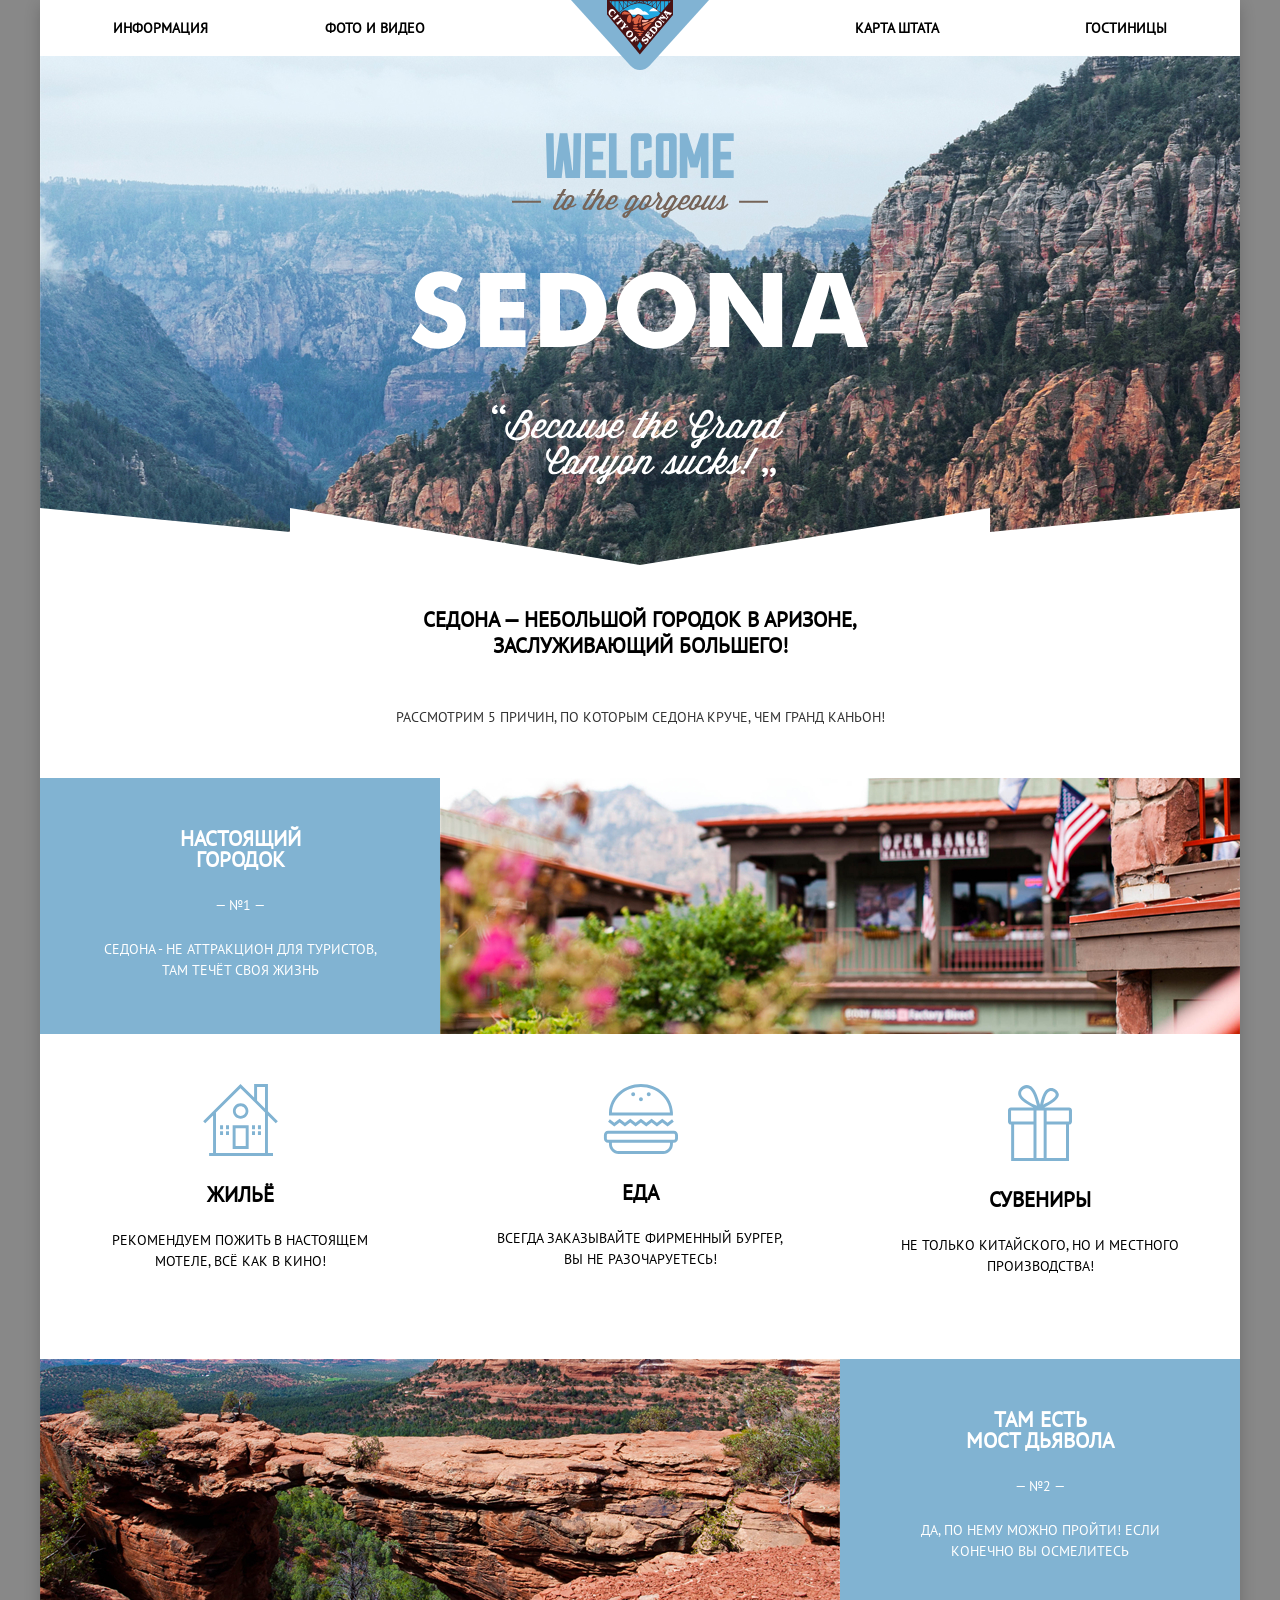
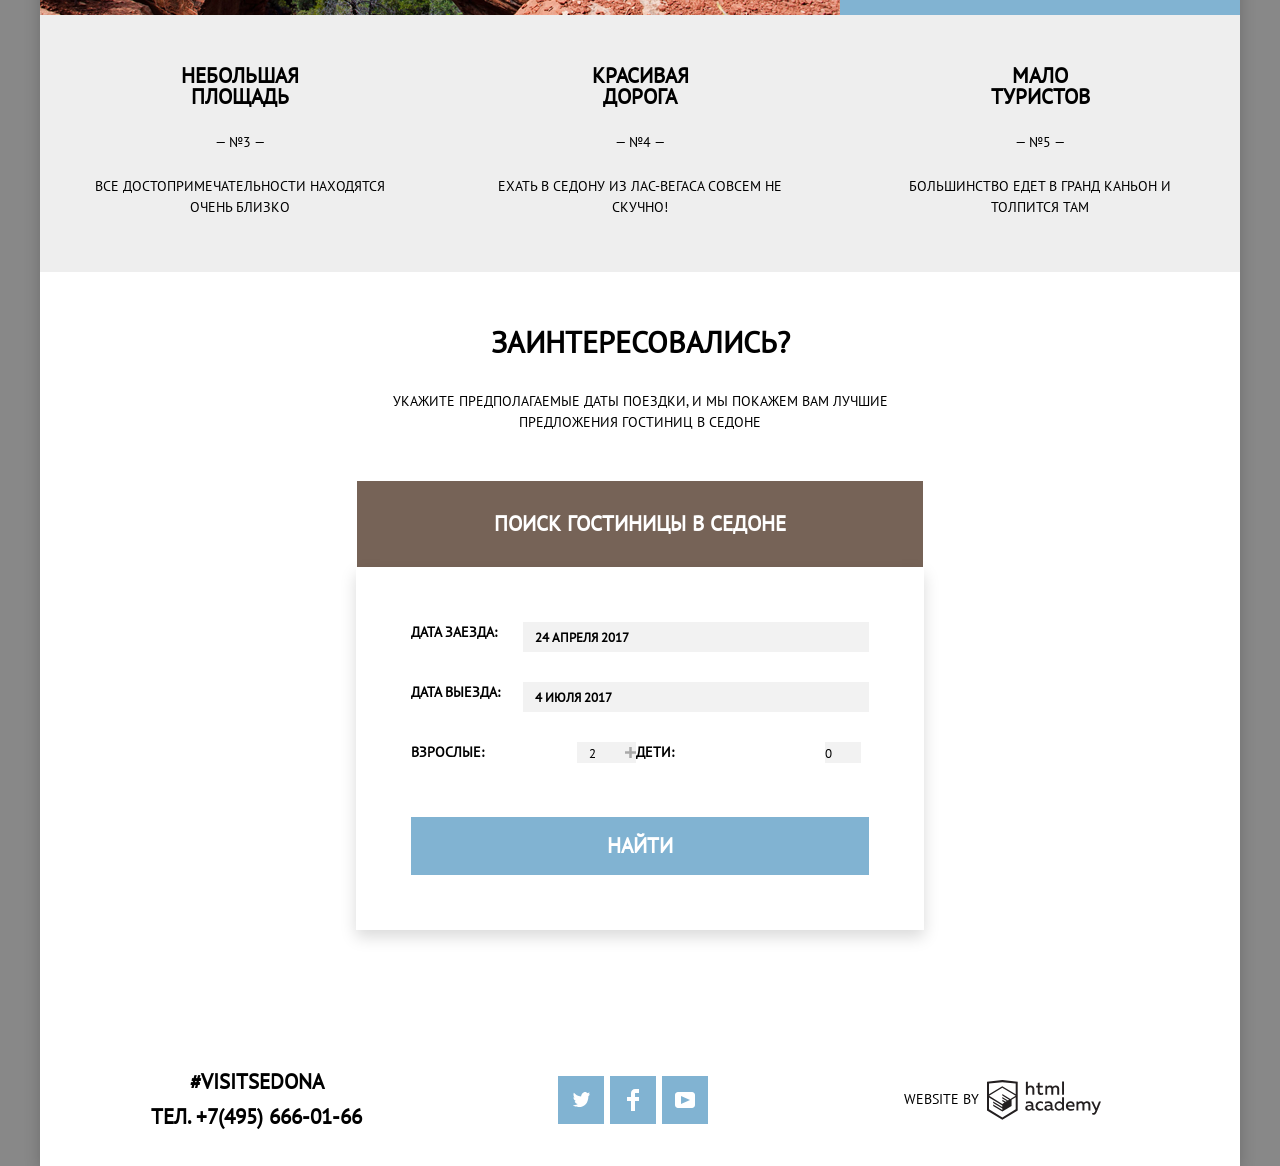
==== commit 337ad017: "Стилизация index и catalog" ====
--- a/index.html
+++ b/index.html
@@ -6,8 +6,15 @@
 	<meta http-equiv="X-UA-Compatible" content="IE=edge">
 	<meta name="viewport" content="width=device-width, initial-scale=1.0">
 	<title>Sedona</title>
-	<link rel="stylesheet" href="">
+	<link rel="stylesheet" href="css/custom.css">
 	<link rel="stylesheet" href="css/style.css">
+	<link rel="apple-touch-icon" sizes="76x76" href="/favicon/apple-touch-icon.png">
+	<link rel="icon" type="image/png" sizes="32x32" href="/favicon/favicon-32x32.png">
+	<link rel="icon" type="image/png" sizes="16x16" href="/favicon/favicon-16x16.png">
+	<link rel="manifest" href="/favicon/site.webmanifest">
+	<link rel="mask-icon" href="/favicon/safari-pinned-tab.svg" color="#5bbad5">
+	<meta name="msapplication-TileColor" content="#81b3d2">
+	<meta name="theme-color" content="#81b3d2">
 </head>
 
 <body class="page-body">
@@ -23,13 +30,13 @@
 					<li class="menu__item"><a class="menu__link" href="#">Фото и видео</a></li>
 				</ul>
 				<!-- logo -->
-				<a href="#" class="logo">
+				<a href="index.html" class="logo">
 					<img class="logo__image" src="img/header/logo.svg" alt="logo Sedona" width="138" height="70">
 				</a>
 				<!-- menu -->
 				<ul class="menu">
 					<li class="menu__item"><a class="menu__link" href="#">Карта штата</a></li>
-					<li class="menu__item"><a class="menu__link" href="#">Гостиницы</a></li>
+					<li class="menu__item"><a class="menu__link" href="catalog.html">Гостиницы</a></li>
 				</ul>
 			</nav>
 		</header>
@@ -39,19 +46,19 @@
 			<!-- banner -->
 			<section class="banner">
 				<h2 class="visually-hidden">...</h2>
-				<img class="banner__image" src="img/banner/Welcome.png" alt="empty">
+				<img class="banner__image" src="img/banner/welcome.svg" alt="empty">
 			</section>
 			<!-- features -->
 			<section class="features">
-				<h2 class="visually-hidden">...</h2>
-				<p class="features__title">Седона — небольшой городок в Аризоне, заслуживающий большего!</p>
+				<h2 class="visually-hidden">Факты о Седоне</h2>
+				<p class="features__title">Седона — небольшой городок в Аризоне,<br> заслуживающий большего!</p>
 				<p class="features__description">Рассмотрим 5 причин, по которым Седона круче, чем гранд каньон!</p>
 				<!-- grid -->
 				<div class="features-grid">
 					<!-- line -->
 					<div class="features__row">
 						<div class="features-item features-item--left features-item--blue">
-							<h3 class="features-item__title">Настоящий городок</h3>
+							<h3 class="features-item__title">Настоящий<br>городок</h3>
 							<p class="features-item__number">— №1 —</p>
 							<p class="features-item__description">Седона - не аттракцион для туристов, там течёт своя жизнь</p>
 						</div>
@@ -59,17 +66,17 @@
 					</div>
 					<!-- line -->
 					<ul class="features__row">
-						<li class="features-item--icon">
+						<li class="features-item features-item--icon">
 							<img src="img/features/icon-1.svg" alt="Жильё" class="features-item__ico">
 							<h3 class="features-item__title">Жильё</h3>
 							<p class="features-item__description">Рекомендуем пожить в настоящем мотеле, всё как в кино!</p>
 						</li>
-						<li class="features-item--icon">
+						<li class="features-item features-item--icon">
 							<img src="img/features/icon-2.svg" alt="Еда" class="features-item__ico">
 							<h3 class="features-item__title">Еда</h3>
 							<p class="features-item__description">Всегда заказывайте фирменный бургер, вы не разочаруетесь!</p>
 						</li>
-						<li class="features-item--icon">
+						<li class="features-item features-item--icon">
 							<img src="img/features/icon-3.svg" alt="Сувениры" class="features-item__ico">
 							<h3 class="features-item__title">Сувениры</h3>
 							<p class="features-item__description">Не только китайского, но и местного производства!</p>
@@ -77,9 +84,9 @@
 					</ul>
 					<!-- line -->
 					<div class="features__row">
-						<img src="img/features/image1.jpg" alt="empty" class="features__image features__image--left">
+						<img src="img/features/image2.jpg" alt="empty" class="features__image features__image--left">
 						<div class="features-item features-item--right features-item--blue">
-							<h3 class="features-item__title">Там есть Мост дьявола</h3>
+							<h3 class="features-item__title">Там есть<br>Мост дьявола</h3>
 							<p class="features-item__number">— №2 —</p>
 							<p class="features-item__description">Да, по нему можно пройти! Если конечно вы осмелитесь</p>
 						</div>
@@ -87,17 +94,17 @@
 					<!-- line -->
 					<ul class="features__row">
 						<li class="features-item features-item--brown">
-							<h3 class="features-item__title">небольшая площадь</h3>
+							<h3 class="features-item__title">небольшая<br> площадь</h3>
 							<p class="features-item__number">— №3 —</p>
 							<p class="features-item__description">все достопримечательности находятся очень близко</p>
 						</li>
 						<li class="features-item features-item--brown">
-							<h3 class="features-item__title">красивая дорога</h3>
+							<h3 class="features-item__title">красивая<br>дорога</h3>
 							<p class="features-item__number">— №4 —</p>
 							<p class="features-item__description">ехать в седону из лас-вегаса совсем не скучно!</p>
 						</li>
 						<li class="features-item features-item--brown">
-							<h3 class="features-item__title">мало туристов</h3>
+							<h3 class="features-item__title">мало<br> туристов</h3>
 							<p class="features-item__number">— №5 —</p>
 							<p class="features-item__description">большинство едет в гранд каньон и толпится там</p>
 						</li>
@@ -118,20 +125,31 @@
 						<!-- date -->
 						<div class="booking-form__group">
 							<label class="booking-form__label" for="date-arrival">Дата заезда:</label>
-							<input type="text" name="date-arrival" class="booking-form__field js-date" id="date-arrival">
+							<input type="text" value="24 апреля 2017" name="date-arrival" class="booking-form__field js-date"
+								id="date-arrival">
 						</div>
 						<!-- date -->
 						<div class="booking-form__group">
 							<label class="booking-form__label" for="date-departure">Дата выезда:</label>
-							<input type="text" name="date-departure" class="booking-form__field js-date" id="date-departure">
+							<input type="text" value="4 июля 2017" name="date-departure" class="booking-form__field js-date"
+								id="date-departure">
 						</div>
 						<!-- number -->
 						<div class="booking-form__group">
 							<label class="booking-form__label" for="adults">Взрослые:</label>
 							<div class="booking-form__inner">
-								<button class="booking-form__control js-minus"></button>
-								<input type="text" name="adults" id="adults">
-								<button class="booking-form__control js-plus"></button>
+								<button class="booking-form__control js-minus">
+									<svg width="12" height="3" viewBox="0 0 12 3" fill="none" xmlns="http://www.w3.org/2000/svg">
+									</svg>
+								</button>
+								<input type="text" name="adults" value="2" id="adults">
+								<button class="booking-form__control js-plus">
+									<svg width="11" height="11" viewBox="0 0 11 11" fill="#a9a9a9" xmlns="http://www.w3.org/2000/svg">
+										<path fill-rule="evenodd" clip-rule="evenodd"
+											d="M4.23086 6.76932V11H6.76932V6.76932H11V4.23086H6.76932V0H4.23085V4.23086H0V6.76932H4.23086Z"
+											fill="#A9A9A9" />
+									</svg>
+								</button>
 							</div>
 						</div>
 						<!-- number -->
@@ -139,7 +157,7 @@
 							<label class="booking-form__label" for="children">Дети:</label>
 							<div class="booking-form__inner">
 								<button class="booking-form__control js-minus"></button>
-								<input type="text" name="children" id="children">
+								<input type="text" name="children" value="0" id="children">
 								<button class="booking-form__control js-plus"></button>
 							</div>
 						</div>
@@ -172,7 +190,7 @@
 				</li>
 			</ul>
 			<!-- copyright -->
-			<a class="copyright">Website by
+			<a class="copyright" href="#"><span class="copyright__lead">Website by</span>
 				<svg width="115" height="41" fill="none" xmlns="http://www.w3.org/2000/svg">
 					<path fill-rule="evenodd" clip-rule="evenodd"
 						d="M15.52 1.057h-.17L0 2.72v28.776l15.35 9.343 15.352-9.344V2.72L15.52 1.057zm61.498 1.565h-1.93v13.11h1.93V2.621zm-36.156.01v5.136a3.976 3.976 0 012.849-1.23 3.387 3.387 0 012.614 1.007 3.55 3.55 0 011.015 2.662v5.556h-1.973v-5.297a1.984 1.984 0 00-.41-1.44 1.899 1.899 0 00-1.289-.718h-.316a3.081 3.081 0 00-2.448 1.5v5.955H38.9V2.633h1.963zm36.156 28.852h-1.74v-1.425a4.061 4.061 0 01-3.366 1.662c-2.437-.168-4.33-2.239-4.33-4.736 0-2.498 1.893-4.569 4.33-4.737a3.98 3.98 0 013.165 1.402v-5.33h1.941v13.164zm-29.952-1.425c.197-.008.392-.044.58-.107v1.435c-.398.153-.82.23-1.245.226a1.758 1.758 0 01-1.762-1.079 5.035 5.035 0 01-3.313 1.166c-1.593 0-3.07-.896-3.07-2.752 0-2.298 2.11-3.01 3.914-3.01.77.013 1.537.103 2.29.27v-.324c0-1.079-.802-1.91-2.31-1.91a7.682 7.682 0 00-3.166.69V22.83a10.56 10.56 0 013.365-.593c2.49 0 4.02 1.209 4.02 3.938v3.237a.592.592 0 00.13.429c.096.12.236.194.387.208h.18v.01zM40.27 28.84c.027.389.205.75.495 1.004.289.253.666.378 1.046.345h.116a3.537 3.537 0 002.542-1.079v-1.532a10.039 10.039 0 00-1.91-.227c-1.055 0-2.278.356-2.278 1.49h-.01zm15.752-5.902a5.183 5.183 0 00-2.712-.69h-.369a4.514 4.514 0 00-3.18 1.471 4.722 4.722 0 00-1.23 3.341v.442c.164 2.498 2.273 4.39 4.716 4.23 1.004.024 2-.187 2.912-.615v-1.845a5.185 5.185 0 01-2.564.69 2.885 2.885 0 01-2.657-1.426 3.024 3.024 0 010-3.07 2.884 2.884 0 012.657-1.427c.865-.003 1.71.26 2.427.755v-1.856zM66.15 30.06c.198-.008.393-.045.58-.108v1.435c-.397.153-.82.23-1.244.226a1.758 1.758 0 01-1.762-1.079 5.035 5.035 0 01-3.313 1.166c-1.593 0-3.07-.896-3.07-2.752 0-2.298 2.11-3.01 3.914-3.01.77.013 1.537.103 2.29.27v-.324c0-1.079-.802-1.91-2.311-1.91a7.682 7.682 0 00-3.165.69V22.83c1.084-.379 2.22-.58 3.365-.593 2.49 0 4.02 1.209 4.02 3.938v3.237a.592.592 0 00.129.429c.097.12.237.194.388.208h.18v.01zm-6.296-.212a1.468 1.468 0 01-.498-1.008h.021c0-1.133 1.16-1.489 2.279-1.489.642.015 1.281.09 1.91.227v1.532a3.537 3.537 0 01-2.543 1.079h-.116a1.404 1.404 0 01-1.053-.34zm9.472-2.918c0-1.644 1.304-2.977 2.912-2.977l.021.054c1.214 0 2.314.731 2.806 1.866v2.158a3.015 3.015 0 01-2.827 1.877c-1.608 0-2.912-1.333-2.912-2.978zm14.022-4.682c3.492 0 4.705 2.892 4.135 5.492h-6.562c.222 1.618 1.762 2.276 3.366 2.276a6.326 6.326 0 002.785-.636v1.726c-1 .436-2.08.646-3.165.615-2.67 0-5.012-1.532-5.012-4.769a4.572 4.572 0 011.145-3.268 4.37 4.37 0 013.076-1.469h.232v.033zm-2.48 3.927c.101-1.351 1.253-2.365 2.575-2.265h.042c.62-.057 1.234.17 1.675.62.442.449.666 1.075.614 1.71H80.87v-.065zm8.62 5.287v-8.966h1.74v1.079a3.983 3.983 0 012.934-1.37 3.001 3.001 0 012.785 1.51c.793-.881 1.9-1.399 3.07-1.435a3.192 3.192 0 012.489 1.01c.647.69.971 1.631.887 2.583v5.61h-2.004v-5.556a1.74 1.74 0 00-.366-1.262 1.665 1.665 0 00-1.132-.626h-.275a2.936 2.936 0 00-2.184 1.208v6.237H95.43v-5.557a1.742 1.742 0 00-.38-1.266 1.666 1.666 0 00-1.15-.611h-.21a3.153 3.153 0 00-2.333 1.392v6.074h-1.825l-.042-.054zm24.488-8.988h-2.005l-2.648 6.798-3.018-6.787h-2.11l4.221 9.063-.18.454c-.517 1.36-1.234 2.05-2.184 2.05a2.96 2.96 0 01-.897-.13v1.694c.38.096.77.147 1.161.151 1.329 0 2.585-.744 3.534-3.086l4.126-10.206zM52.689 6.787V3.55l-1.962.464v2.719h-1.583V8.49h1.646v4.5c-.067.826.234 1.64.82 2.213a2.653 2.653 0 002.197.743c.793.007 1.58-.121 2.332-.378v-1.726a4.647 4.647 0 01-1.783.356c-1.14 0-1.667-.389-1.667-1.575V8.513h3.165V6.787H52.69zm5.697 8.966V6.754h1.752v1.08a3.983 3.983 0 012.922-1.382 2.998 2.998 0 012.743 1.435c.793-.882 1.9-1.4 3.07-1.435.94-.037 1.85.347 2.491 1.052.64.704.949 1.66.843 2.617v5.62h-2.004v-5.556a1.743 1.743 0 00-.366-1.262 1.668 1.668 0 00-1.132-.626h-.243a2.937 2.937 0 00-2.184 1.209v6.236h-2.005v-5.557a1.742 1.742 0 00-.365-1.262 1.667 1.667 0 00-1.133-.626h-.242A3.153 3.153 0 0060.2 9.69v6.074h-1.815v-.01zm-29.689 14.55l.01-.006-.01.021v-.015zm0-11.983v11.983l-13.346 8.13-13.346-8.115V18.515l13.283 8.092v1.424l-9.105-5.503v1.414l9.157 5.621v1.5l-9.147-5.567v1.456l9.158 5.621 9.232-5.653v-6.107l4.114-2.492zm.01-1.542l-3.67 2.158-1.689 1.079-8.04-4.931v1.413l6.848 4.23-.148.097-1.055.582-5.665-3.452v1.445l4.473 2.72-1.055.722-3.376-2.05v1.414l2.215 1.338-2.247 1.36L2.11 16.863 15.31 8.729l13.399 8.049zm-13.42-9.506l13.42 8.081V4.563L15.362 3.13 2.015 4.564v10.79l13.273-8.082z"
--- a/css/custom.css
+++ b/css/custom.css
@@ -0,0 +1,203 @@
+html {
+	box-sizing: border-box;
+	padding: 0;
+	margin: 0;
+	height: 100%;
+	width: 100%;
+	/* -ms-overflow-style: scrollbar; */
+}
+
+body {
+ margin: 0;
+ padding: 0;
+}
+
+*,
+*::before,
+*::after {
+	box-sizing: inherit;
+}
+
+h1,
+h2,
+h3,
+h4,
+h5,
+h6 {
+	padding: 0;
+	margin: 0;
+}
+
+p {
+	padding: 0;
+	margin: 0;
+	hyphens: auto;
+}
+
+ul,
+ol {
+	padding: 0;
+	margin: 0;
+	list-style: none;
+}
+
+table {
+	border-collapse: collapse;
+	border-spacing: 0;
+}
+
+img {
+	height: auto;
+	max-width: 100%;
+	vertical-align: middle;
+	border: none;
+}
+
+a {
+	color: inherit;
+	text-decoration: none;
+}
+
+button,
+input,
+optgroup,
+select,
+textarea {
+	padding: 0;
+	margin: 0;
+	border: none;
+	border-radius: 0;
+	box-shadow: none;
+	background-color: transparent;
+	font-family: inherit;
+	color: inherit;
+	letter-spacing: inherit;
+}
+button,
+input {
+	overflow: visible;
+	transition: all 0.3s ease;
+}
+button,
+[type="button"],
+[type="reset"],
+[type="submit"] {
+	cursor: pointer;
+	-webkit-appearance: none;
+}
+button::-moz-focus-inner,
+[type="button"]::-moz-focus-inner,
+[type="reset"]::-moz-focus-inner,
+[type="submit"]::-moz-focus-inner {
+	border: none;
+	padding: 0;
+}
+button:-moz-focusring,
+[type="button"]:-moz-focusring,
+[type="reset"]:-moz-focusring,
+[type="submit"]:-moz-focusring {
+	outline: none;
+}
+[type="number"]::-webkit-inner-spin-button,
+[type="number"]::-webkit-outer-spin-button {
+	height: auto;
+}
+[type="search"]::-webkit-search-decoration {
+	-webkit-appearance: none;
+}
+[type="search"] {
+	outline: none;
+}
+::-webkit-file-upload-button {
+	-webkit-appearance: button;
+	font: inherit;
+}
+
+select {
+	-webkit-appearance: none;
+	-moz-appearance: none;
+	appearance: none;
+}
+select::-ms-expand {
+	display: none;
+}
+
+textarea {
+	resize: none;
+	overflow-y: auto;
+	overflow-x: hidden;
+}
+
+fieldset {
+	padding: 0;
+	margin: 0;
+	border: none;
+}
+legend {
+	display: block;
+	padding: 0;
+	white-space: normal;
+}
+
+::-webkit-input-placeholder {
+	color: inherit;
+	opacity: 1;
+	transition: opacity 0.3s;
+}
+::-moz-placeholder {
+	color: inherit;
+	opacity: 1;
+	transition: opacity 0.3s;
+}
+:-moz-placeholder {
+	color: inherit;
+	opacity: 1;
+	transition: opacity 0.3s;
+}
+:-ms-input-placeholder {
+	color: inherit;
+	opacity: 1;
+	transition: opacity 0.3s;
+}
+:focus::-webkit-input-placeholder {
+	opacity: 0;
+}
+:focus::-moz-placeholder {
+	opacity: 0;
+}
+:focus:-moz-placeholder {
+	opacity: 0;
+}
+:focus:-ms-input-placeholder {
+	opacity: 0;
+}
+label,
+button,
+input,
+select {
+	cursor: pointer;
+}
+
+svg {
+	fill: currentColor;
+	transition: all 0.3s ease;
+}
+
+:disabled,
+.disabled {
+	cursor: not-allowed;
+}
+
+::selection {
+	color: #fff;
+	background-color: #004fe4;
+}
+
+@media (prefers-reduced-motion: reduce) {
+	* {
+		animation-duration: 0.01ms !important;
+		animation-iteration-count: 1 !important;
+		transition-duration: 0.01ms !important;
+		scroll-behavior: auto !important;
+	}
+}
--- a/css/style.css
+++ b/css/style.css
@@ -0,0 +1,656 @@
+/*======================================
+Variables
+========================================*/
+:root {
+  /* color */
+  --black: #000;
+  --white: #fff;
+  --blue: #81b3d2;
+  --blue100: #669ec0;
+  --blue200: #5496bd;
+  --brown: #766357;
+  --brown100: #604e43;
+  --brown200: #503e33;
+  --gray-100: #eeeeee;
+  --light-gray: #f2f2f2;
+  --gray: #cacaca;
+  --dark-gray: #333333;
+  --gray-body: #888888;
+  /* decoration */
+  --transition: all 0.3s ease;
+  --box-shadow: 0px 5px 15px rgba(0, 1, 1, 0.2);
+}
+
+@font-face {
+  font-family: "PT Sans";
+  src: url(/fonts/PTSans-Regular.ttf);
+}
+
+/*======================================
+Grobal
+========================================*/
+
+.visually-hidden,
+.visually-hidden:not(:focus):not(:active) {
+  position: absolute;
+  width: 1px;
+  height: 1px;
+  margin: -1px;
+  border: 0;
+  padding: 0;
+  white-space: nowrap;
+  clip-path: inset(100%);
+  clip: rect(0 0 0 0);
+  overflow: hidden;
+}
+
+h3 {
+  font-weight: 700;
+  font-size: 21px;
+  line-height: 21px;
+}
+
+/*======================================
+Body
+========================================*/
+
+/* page */
+
+.page-body {
+  background-color: var(--gray-body);
+  font-family: "PT Sans", sans-serif;
+  font-size: 14px;
+  line-height: 21px;
+  text-transform: uppercase;
+}
+
+.page {
+  max-width: 1200px;
+  background-color: var(--white);
+  margin: 0 auto;
+  box-shadow: var(--box-shadow);
+}
+
+/*======================================
+Header
+========================================*/
+
+/* navigation */
+
+.nav {
+  display: flex;
+  justify-content: space-around;
+  align-items: center;
+  max-height: 56px;
+}
+.menu {
+  display: flex;
+  min-width: 312px;
+  justify-content: space-between;
+}
+
+.menu__link {
+  font-weight: 700;
+  font-size: 14px;
+  line-height: 26px;
+  transition: var(--transition);
+}
+
+.menu__link:hover,
+.menu__link:focus {
+  color: var(--blue);
+}
+
+.menu__link:active {
+  color: rgba(0, 0, 0, 0.3);
+}
+
+.logo {
+  transform: translateY(10%);
+}
+
+/*======================================
+Main
+========================================*/
+
+/* banner */
+
+.banner {
+  background-image: url(/img/banner/shape.svg), url(/img/banner/background.jpg);
+  background-position: left bottom, center;
+  background-repeat: no-repeat, no-repeat;
+  text-align: center;
+}
+
+.banner__image {
+  margin: 77px 0 80px 0;
+}
+
+/* features */
+
+.features {
+  padding-top: 42px;
+}
+
+.features__title {
+  text-align: center;
+  font-weight: 700;
+  font-size: 21px;
+  line-height: 26px;
+}
+
+.features__description {
+  text-align: center;
+  color: var(--dark-gray);
+  margin-top: 48px;
+}
+
+.features-grid {
+  padding-top: 50px;
+}
+
+.features__row {
+  display: grid;
+  grid-template-columns: repeat(3, 1fr);
+}
+
+.features-item {
+  text-align: center;
+  padding: 50px 50px 0 50px;
+}
+
+.features-item--left {
+  grid-column: 1/2;
+}
+
+.features-item--blue {
+  background-color: var(--blue);
+  color: var(--white);
+}
+
+.features-item__title {
+  margin-bottom: 25px;
+}
+.features-item__number {
+  margin-bottom: 23px;
+}
+.features__image--right {
+  grid-column: 2/4;
+}
+.features-item--icon {
+  padding-bottom: 82px;
+}
+.features-item__ico {
+  margin-bottom: 28px;
+}
+.features__image--left {
+  grid-column: 1/3;
+}
+
+.features-item--brown {
+  background-color: var(--gray-100);
+  padding-bottom: 54px;
+}
+
+/* booking */
+
+.booking {
+  padding-top: 58px;
+}
+
+.booking__inner {
+  position: relative;
+  max-width: 568px;
+  margin: 0 auto;
+  text-align: center;
+}
+
+.booking__lead {
+  font-weight: 700;
+  font-size: 30px;
+  line-height: 24px;
+  margin-bottom: 37px;
+}
+
+.booking__text {
+  margin-bottom: 48px;
+}
+
+.booking__btn {
+  display: inline-block;
+  font-weight: 700;
+  font-size: 21px;
+  line-height: 26px;
+  text-align: center;
+  padding: 30px 137px;
+  background-color: var(--brown);
+  color: var(--white);
+  transition: var(--transition);
+}
+
+.booking__btn:hover,
+.booking__btn:focus {
+  background-color: var(--brown100);
+}
+
+.booking__btn:active {
+  background-color: var(--brown200);
+  color: rgba(255, 255, 255, 0.3);
+}
+
+/* form */
+
+.booking-form {
+  display: flex;
+  flex-wrap: wrap;
+  position: absolute;
+  background-color: var(--white);
+  padding: 55px;
+  box-shadow: 0px 7px 15px rgba(0, 1, 1, 0.15);
+}
+.booking-form__group {
+  display: flex;
+  justify-content: space-between;
+  width: 100%;
+}
+
+.booking-form__group:nth-child(3),
+.booking-form__group:nth-child(4) {
+  max-width: 225px;
+  width: 50%;
+  margin-bottom: 54px;
+}
+.booking-form__label {
+  font-weight: 700;
+}
+.booking-form__field {
+  background-color: var(--light-gray);
+  align-items: baseline;
+  width: 346px;
+  margin-bottom: 30px;
+  padding: 6px 0 6px 12px;
+  font-weight: 700;
+  text-transform: uppercase;
+}
+.booking-form__inner {
+  display: flex;
+  max-width: 114px;
+  background-color: var(--light-gray);
+}
+
+.booking-form__inner input {
+  max-width: 36px;
+}
+
+.booking-form__control {
+}
+
+.booking-form__btn {
+  display: inline-block;
+  font-weight: 700;
+  font-size: 21px;
+  line-height: 26px;
+  text-transform: uppercase;
+  text-align: center;
+  padding: 16px 196px;
+  background-color: var(--blue);
+  color: var(--white);
+  transition: var(--transition);
+}
+
+.booking-form__btn:hover,
+.booking-form__btn:focus {
+  background-color: var(--blue100);
+}
+
+.booking-form__btn:active {
+  background-color: var(--blue200);
+  color: rgba(255, 255, 255, 0.3);
+}
+
+/* map */
+.booking-form__map {
+  height: 473px;
+  border: 0;
+  border: none;
+}
+
+/*======================================
+Footer
+========================================*/
+
+.footer {
+  display: flex;
+  justify-content: space-between;
+  align-items: center;
+  padding: 23px 138px 36px 111px;
+}
+.footer__contact {
+  font-weight: 700;
+  font-size: 21px;
+  line-height: 26px;
+  text-align: center;
+}
+.footer__hash {
+  /* display: block; */
+  /* margin-bottom: 9px; */
+}
+.footer__phone {
+  display: block;
+  margin-top: 9px;
+}
+.social {
+  display: flex;
+  justify-content: space-between;
+  max-width: 150px;
+  width: 100%;
+}
+.social__link {
+  display: flex;
+  width: 46px;
+  height: 48px;
+  align-items: center;
+  justify-content: center;
+  background-color: var(--blue);
+  transition: var(--transition);
+}
+
+.social__link:hover,
+.social__link:focus {
+  background-color: var(--blue100);
+}
+
+.social__link:active {
+  background-color: var(--blue200);
+}
+
+.social__link:active .social__ico {
+  opacity: 0.3;
+}
+
+.copyright {
+  display: flex;
+  align-items: center;
+  transition: var(--transition);
+}
+
+.copyright:hover path,
+.copyright:focus path {
+  fill: var(--blue);
+}
+
+.copyright:active path {
+  opacity: 0.3;
+}
+
+.copyright__lead {
+  margin-right: 8px;
+}
+
+/*======================================
+Catalog
+========================================*/
+
+/* form */
+
+.catalog-form--background {
+  background-image: url(/img/catalog/background.jpg);
+  padding: 26px 72px 30px;
+}
+
+.catalog-form {
+  display: flex;
+  color: var(--white);
+}
+
+.fieldset:nth-child(2) {
+  margin-left: 120px;
+}
+
+.fieldset:nth-child(3) {
+  max-width: 317px;
+  width: 100%;
+  margin-left: 349px;
+}
+
+.fieldset__title {
+  font-weight: 700;
+  font-size: 16px;
+  line-height: 21px;
+}
+
+.catalog-form__list {
+  margin-top: 28px;
+}
+
+.catalog-form__group:not(:last-child) {
+  margin-bottom: 25px;
+}
+
+.catalog-form__label {
+  padding-left: 40px;
+  position: relative;
+}
+
+.catalog-form__check + .catalog-form__label::before {
+  position: absolute;
+  content: "";
+  width: 23px;
+  height: 23px;
+  left: 0;
+  top: 50%;
+  transform: translateY(-50%);
+  background-image: url(/img/catalog/checkbox-off.svg);
+}
+
+.catalog-form__check:checked + .catalog-form__label::before {
+  width: 25px;
+  background-image: url(/img/catalog/checkbox-on.svg);
+}
+
+.form-control {
+  border: 2px solid var(--white);
+  padding: 4px 8px 7px 66px;
+  display: flex;
+  justify-content: space-between;
+  margin-top: 12px;
+}
+
+.control__label:not(:last-child) {
+  border-right: 2px solid var(--white);
+}
+
+.control__input {
+  max-width: 71px;
+  width: 100%;
+}
+
+.catalog-form__btn {
+  padding: 7px 33px 7px 35px;
+  border: 2px solid #ffffff;
+  border-radius: 2px;
+  text-transform: uppercase;
+  margin-top: 55px;
+  font-size: 14px;
+  margin-left: 84px;
+}
+
+.catalog-form__btn:hover,
+.catalog-form__btn:focus {
+  background-color: var(--white);
+  color: var(--black);
+}
+
+/* sort */
+.sort {
+  display: flex;
+  align-items: center;
+  padding: 28px 73px 29px;
+  border-bottom: 1px solid #e5e5e5;
+}
+.sort-count {
+  font-weight: 700;
+  font-size: 21px;
+  line-height: 26px;
+}
+.sort-count__value {
+}
+.sort__title {
+  font-weight: 400;
+  font-size: 12px;
+  line-height: 18px;
+  margin-left: 47px;
+}
+.sort-list {
+  display: flex;
+  margin-left: 40px;
+}
+.sort__item:not(:first-child) {
+  margin-left: 33px;
+}
+.sort__link {
+  color: rgba(0, 0, 0, 0.3);
+  border-bottom: 1px dotted var(--blue);
+  font-size: 12px;
+}
+
+.sort__link:hover,
+.sort__link:focus {
+  color: var(--blue);
+}
+
+.sort__link:active {
+  color: var(--black);
+  border-bottom: none;
+}
+
+.sort__item-type {
+  margin-left: 504px;
+}
+.sort-type__link {
+  vertical-align: bottom;
+  display: inline-block;
+  width: 0;
+  height: 0;
+}
+
+.sort-type--down {
+  margin-left: 9px;
+  border-top: 10px solid var(--gray);
+  border-left: 5px solid transparent;
+  border-right: 5px solid transparent;
+}
+
+.sort-type--up {
+  border-bottom: 10px solid var(--gray);
+  border-left: 5px solid transparent;
+  border-right: 5px solid transparent;
+}
+
+.sort-type--down:hover,
+.sort-type--down:focus {
+  border-top: 10px solid var(--black);
+}
+
+.sort-type--up:hover,
+.sort-type--up:focus {
+  border-bottom: 10px solid var(--black);
+}
+
+.sort-type--up:active {
+  border-bottom: 10px solid var(--blue);
+}
+
+.sort-type--down:active {
+  border-top: 10px solid var(--blue);
+}
+
+/* card */
+
+.card {
+  display: flex;
+  justify-content: space-between;
+  padding: 30px 73px;
+  border-bottom: 1px solid #e5e5e5;
+}
+.card__column--left {
+  display: flex;
+}
+
+.card__content {
+  margin-left: 29px;
+}
+.card__title {
+  margin-bottom: 7px;
+  transform: translateY(-5px);
+}
+
+.card__title:hover {
+  color: var(--blue);
+}
+
+.card__title:active {
+  color: rgba(0, 0, 0, 0.3);
+}
+
+.card__info {
+  display: flex;
+  justify-content: space-between;
+  max-width: 178px;
+  width: 100%;
+  margin-bottom: 15px;
+}
+.card__type {
+}
+.card__links {
+  display: flex;
+  justify-content: space-between;
+  width: 258px;
+}
+.card__btn--blue {
+  background-color: var(--blue);
+  color: var(--white);
+  font-weight: 700;
+  padding: 3px 16px 3px 17px;
+}
+
+.card__btn--blue:hover,
+.card__btn--blue:focus {
+  background-color: var(--blue100);
+}
+
+.card__btn--blue:active {
+  background-color: var(--blue200);
+  color: rgba(255, 255, 255, 0.3);
+}
+.card__btn--brown {
+  background-color: var(--brown);
+  color: var(--white);
+  font-weight: 700;
+  padding: 3px 17px 3px 16px;
+}
+
+.card__btn--brown:hover,
+.card__btn--brown:focus {
+  background-color: var(--brown100);
+}
+
+.card__btn--brown:active {
+  background-color: var(--brown200);
+  color: rgba(255, 255, 255, 0.3);
+}
+.card__column--right {
+  text-align: right;
+}
+.rating {
+  display: inline-block;
+  width: 91px;
+  height: 16px;
+  background-color: var(--brown200);
+  margin-bottom: 41px;
+}
+.rating__text {
+  background-color: var(--light-gray);
+  padding: 3px 12px 3px;
+}
+
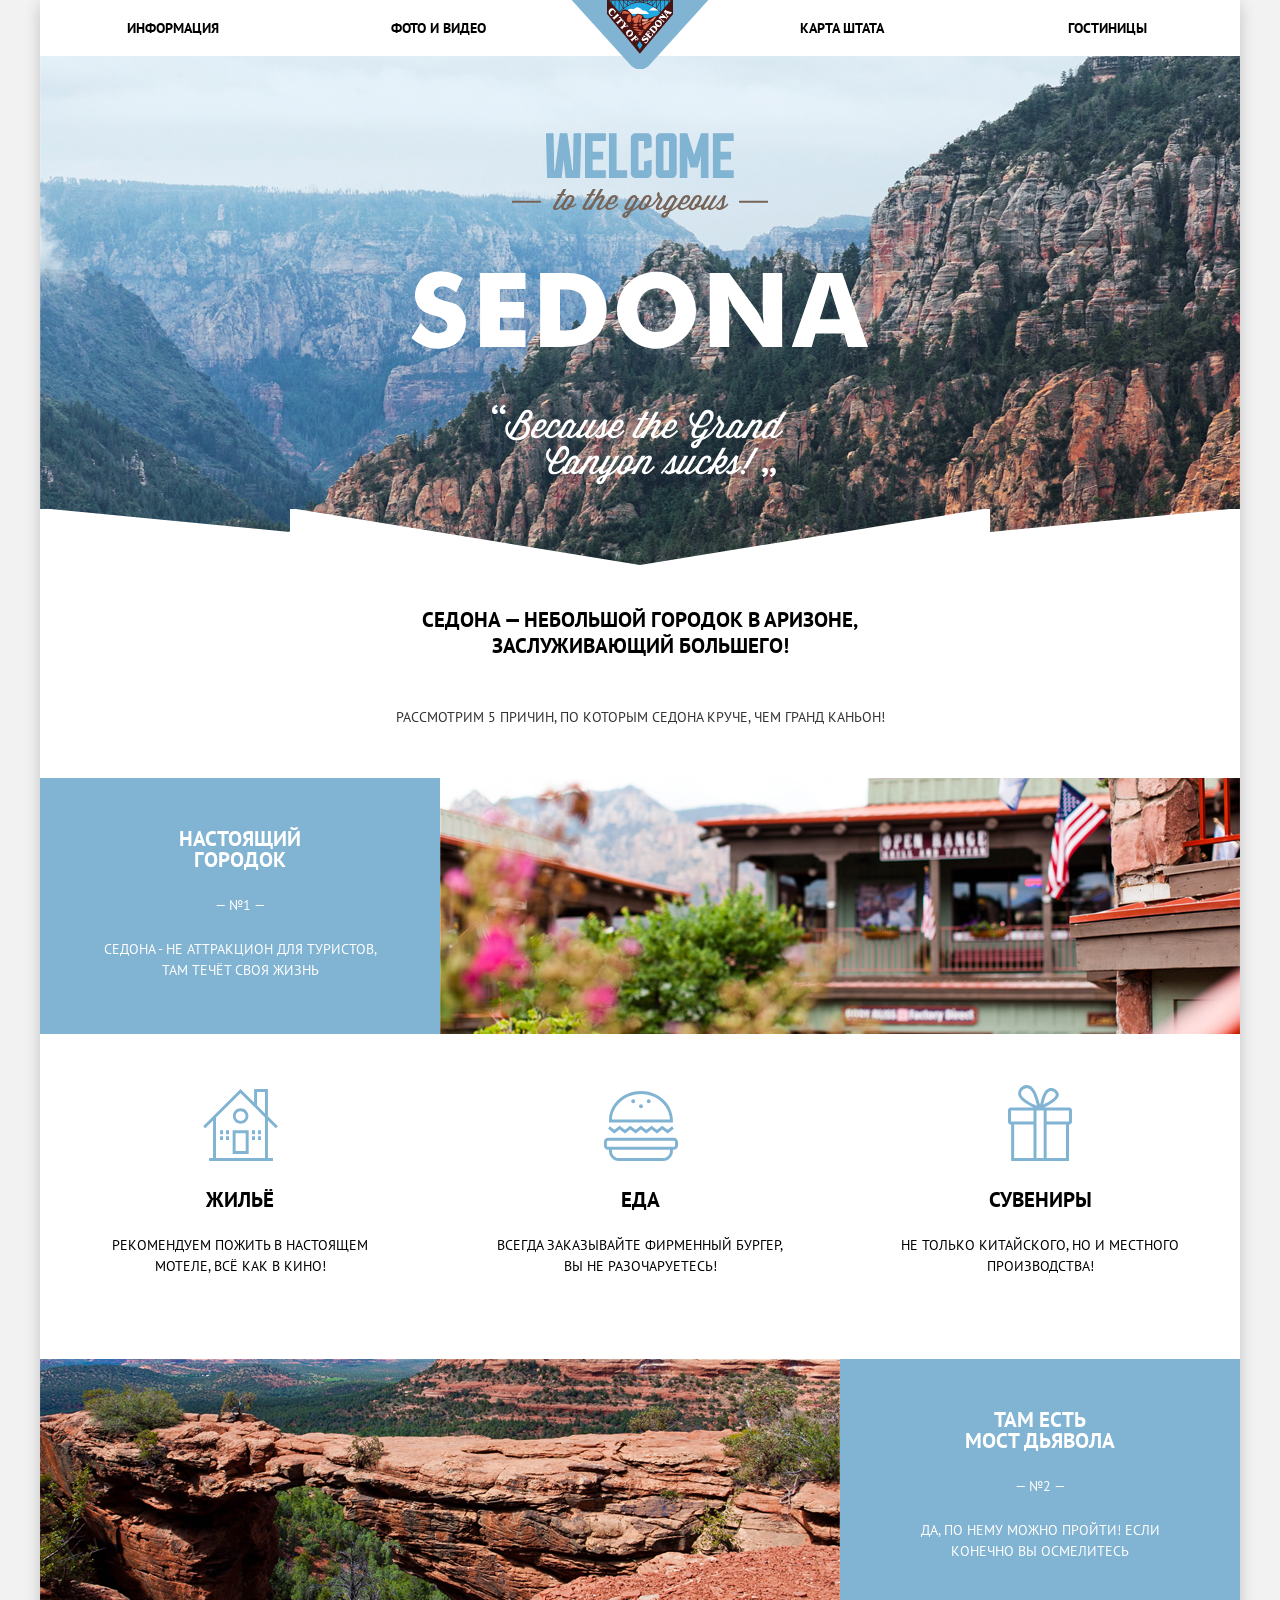
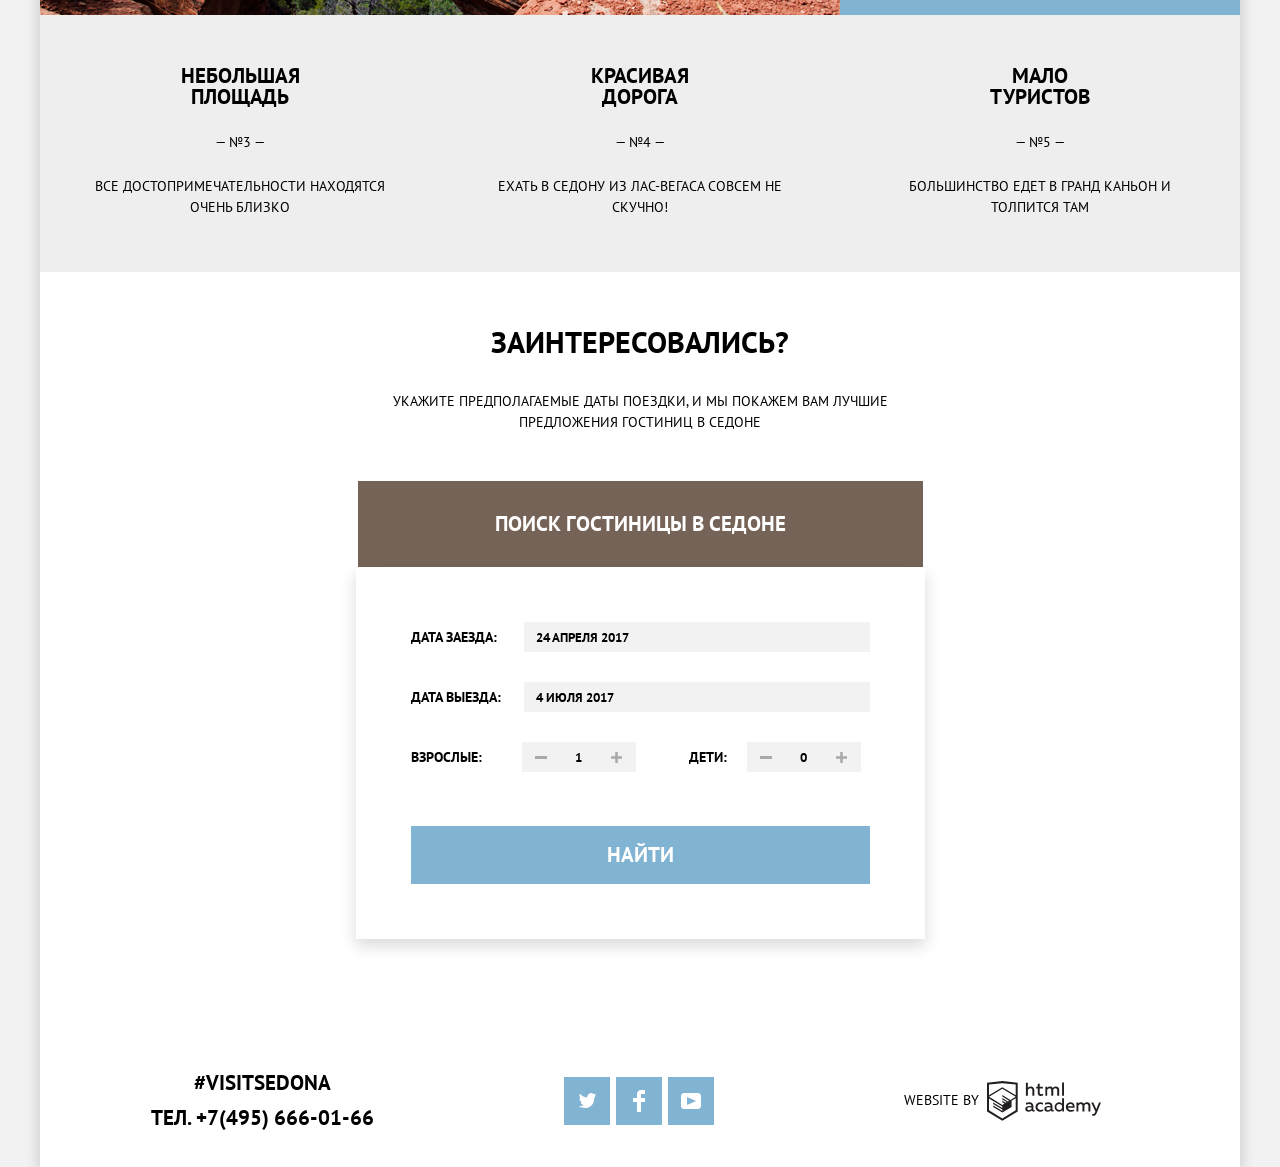
==== commit d9ad79a3: "попытки js" ====
--- a/index.html
+++ b/index.html
@@ -6,8 +6,12 @@
 	<meta http-equiv="X-UA-Compatible" content="IE=edge">
 	<meta name="viewport" content="width=device-width, initial-scale=1.0">
 	<title>Sedona</title>
+	<link rel="preconnect" href="https://fonts.gstatic.com">
+	<link href="https://fonts.googleapis.com/css2?family=PT+Sans:ital,wght@0,400;1,700&display=swap" rel="stylesheet">
 	<link rel="stylesheet" href="css/custom.css">
 	<link rel="stylesheet" href="css/style.css">
+	<!-- <script src="https://code.jquery.com/jquery-2.2.4.js" integrity="sha256-iT6Q9iMJYuQiMWNd9lDyBUStIq/8PuOW33aOqmvFpqI="
+		crossorigin="anonymous"></script> -->
 	<link rel="apple-touch-icon" sizes="76x76" href="/favicon/apple-touch-icon.png">
 	<link rel="icon" type="image/png" sizes="32x32" href="/favicon/favicon-32x32.png">
 	<link rel="icon" type="image/png" sizes="16x16" href="/favicon/favicon-16x16.png">
@@ -30,7 +34,7 @@
 					<li class="menu__item"><a class="menu__link" href="#">Фото и видео</a></li>
 				</ul>
 				<!-- logo -->
-				<a href="index.html" class="logo">
+				<a href="#" class="logo">
 					<img class="logo__image" src="img/header/logo.svg" alt="logo Sedona" width="138" height="70">
 				</a>
 				<!-- menu -->
@@ -45,27 +49,25 @@
 			<h1 class="visually-hidden">Туристический сайт для путешественников Sedona</h1>
 			<!-- banner -->
 			<section class="banner">
-				<h2 class="visually-hidden">...</h2>
+				<h2 class="visually-hidden">Виды Седоны</h2>
 				<img class="banner__image" src="img/banner/welcome.svg" alt="empty">
 			</section>
 			<!-- features -->
 			<section class="features">
 				<h2 class="visually-hidden">Факты о Седоне</h2>
-				<p class="features__title">Седона — небольшой городок в Аризоне,<br> заслуживающий большего!</p>
+				<p class="features__title">Седона — небольшой городок в Аризоне, заслуживающий большего!</p>
 				<p class="features__description">Рассмотрим 5 причин, по которым Седона круче, чем гранд каньон!</p>
 				<!-- grid -->
 				<div class="features-grid">
 					<!-- line -->
-					<div class="features__row">
-						<div class="features-item features-item--left features-item--blue">
-							<h3 class="features-item__title">Настоящий<br>городок</h3>
-							<p class="features-item__number">— №1 —</p>
-							<p class="features-item__description">Седона - не аттракцион для туристов, там течёт своя жизнь</p>
-						</div>
-						<img src="img/features/image1.jpg" alt="empty" class="features__image features__image--right">
-					</div>
-					<!-- line -->
-					<ul class="features__row">
+					<div class="features-item features-item--blue">
+						<h3 class="features-item__title">Настоящий<br>городок</h3>
+						<p class="features-item__number">— №1 —</p>
+						<p class="features-item__description">Седона - не аттракцион для туристов, там течёт своя жизнь</p>
+					</div>
+					<img src="img/features/image1.jpg" alt="empty" class="features__image features__image--right">
+					<!-- line -->
+					<ul class="features__list">
 						<li class="features-item features-item--icon">
 							<img src="img/features/icon-1.svg" alt="Жильё" class="features-item__ico">
 							<h3 class="features-item__title">Жильё</h3>
@@ -83,33 +85,28 @@
 						</li>
 					</ul>
 					<!-- line -->
-					<div class="features__row">
-						<img src="img/features/image2.jpg" alt="empty" class="features__image features__image--left">
-						<div class="features-item features-item--right features-item--blue">
-							<h3 class="features-item__title">Там есть<br>Мост дьявола</h3>
-							<p class="features-item__number">— №2 —</p>
-							<p class="features-item__description">Да, по нему можно пройти! Если конечно вы осмелитесь</p>
-						</div>
-					</div>
-					<!-- line -->
-					<ul class="features__row">
-						<li class="features-item features-item--brown">
-							<h3 class="features-item__title">небольшая<br> площадь</h3>
-							<p class="features-item__number">— №3 —</p>
-							<p class="features-item__description">все достопримечательности находятся очень близко</p>
-						</li>
-						<li class="features-item features-item--brown">
-							<h3 class="features-item__title">красивая<br>дорога</h3>
-							<p class="features-item__number">— №4 —</p>
-							<p class="features-item__description">ехать в седону из лас-вегаса совсем не скучно!</p>
-						</li>
-						<li class="features-item features-item--brown">
-							<h3 class="features-item__title">мало<br> туристов</h3>
-							<p class="features-item__number">— №5 —</p>
-							<p class="features-item__description">большинство едет в гранд каньон и толпится там</p>
-						</li>
-					</ul>
-				</div>
+					<img src="img/features/image2.jpg" alt="empty" class="features__image features__image--left">
+					<div class="features-item features-item--blue">
+						<h3 class="features-item__title">Там есть<br>Мост дьявола</h3>
+						<p class="features-item__number">— №2 —</p>
+						<p class="features-item__description">Да, по нему можно пройти! Если конечно вы осмелитесь</p>
+					</div>
+					<!-- line -->
+					<div class="features-item features-item--brown">
+						<h3 class="features-item__title">небольшая<br> площадь</h3>
+						<p class="features-item__number">— №3 —</p>
+						<p class="features-item__description">все достопримечательности находятся очень близко</p>
+					</div>
+					<div class="features-item features-item--brown">
+						<h3 class="features-item__title">красивая<br>дорога</h3>
+						<p class="features-item__number">— №4 —</p>
+						<p class="features-item__description">ехать в седону из лас-вегаса совсем не скучно!</p>
+					</div>
+					<div class="features-item features-item--brown">
+						<h3 class="features-item__title">мало<br> туристов</h3>
+						<p class="features-item__number">— №5 —</p>
+						<p class="features-item__description">большинство едет в гранд каньон и толпится там</p>
+					</div>
 			</section>
 			<!-- booking -->
 			<section class="booking">
@@ -121,44 +118,55 @@
 						седоне</p>
 					<a class="booking__btn js-booking" href="#">Поиск гостиницы в седоне</a>
 					<!-- form -->
-					<form class="booking-form" action="https://echo.htmlacademy.ru" method="post">
+					<form class="booking-form booking-form--show" action="https://echo.htmlacademy.ru" method="post">
 						<!-- date -->
 						<div class="booking-form__group">
 							<label class="booking-form__label" for="date-arrival">Дата заезда:</label>
-							<input type="text" value="24 апреля 2017" name="date-arrival" class="booking-form__field js-date"
+							<input type="text" placeholder="24 апреля 2017" name="date-arrival" class="booking-form__field js-date"
 								id="date-arrival">
 						</div>
 						<!-- date -->
 						<div class="booking-form__group">
 							<label class="booking-form__label" for="date-departure">Дата выезда:</label>
-							<input type="text" value="4 июля 2017" name="date-departure" class="booking-form__field js-date"
+							<input type="text" placeholder="4 июля 2017" name="date-departure" class="booking-form__field js-date"
 								id="date-departure">
 						</div>
 						<!-- number -->
 						<div class="booking-form__group">
 							<label class="booking-form__label" for="adults">Взрослые:</label>
-							<div class="booking-form__inner">
-								<button class="booking-form__control js-minus">
+							<div class="booking-form__inner" data-step="1" data-min="1" data-max="100">
+								<button type="button" class="booking-form__control js-minus">
 									<svg width="12" height="3" viewBox="0 0 12 3" fill="none" xmlns="http://www.w3.org/2000/svg">
-									</svg>
-								</button>
-								<input type="text" name="adults" value="2" id="adults">
-								<button class="booking-form__control js-plus">
+										<rect width="12" height="3" fill="none" />
+									</svg>
+								</button>
+								<input class="number-text" type="text" name="adults" value="1" id="adults">
+								<button type="button" class="booking-form__control js-plus">
 									<svg width="11" height="11" viewBox="0 0 11 11" fill="#a9a9a9" xmlns="http://www.w3.org/2000/svg">
 										<path fill-rule="evenodd" clip-rule="evenodd"
 											d="M4.23086 6.76932V11H6.76932V6.76932H11V4.23086H6.76932V0H4.23085V4.23086H0V6.76932H4.23086Z"
-											fill="#A9A9A9" />
+											fill="none" />
 									</svg>
 								</button>
 							</div>
 						</div>
 						<!-- number -->
-						<div class="booking-form__group">
+						<div class="booking-form__group" data-step="1" data-min="1" data-max="100">
 							<label class="booking-form__label" for="children">Дети:</label>
 							<div class="booking-form__inner">
-								<button class="booking-form__control js-minus"></button>
+								<button type="button" class="booking-form__control js-minus">
+									<svg width="12" height="3" viewBox="0 0 12 3" fill="none" xmlns="http://www.w3.org/2000/svg">
+										<rect width="12" height="3" fill="none" />
+									</svg>
+								</button>
 								<input type="text" name="children" value="0" id="children">
-								<button class="booking-form__control js-plus"></button>
+								<button type="button" class="booking-form__control js-plus">
+									<svg width="11" height="11" viewBox="0 0 11 11" fill="none" xmlns="http://www.w3.org/2000/svg">
+										<path fill-rule="evenodd" clip-rule="evenodd"
+											d="M4.23086 6.76932V11H6.76932V6.76932H11V4.23086H6.76932V0H4.23085V4.23086H0V6.76932H4.23086Z"
+											fill="none" />
+									</svg>
+								</button>
 							</div>
 						</div>
 						<!-- btn -->
@@ -171,7 +179,7 @@
 					width="100%"></iframe>
 			</section>
 		</main>
-		<footer class="footer">
+		<footer class="footer footer--index">
 			<!-- contact -->
 			<div class="footer__contact">
 				<a class="footer__hash" href="#">#VISITSEDONA</a>
--- a/css/custom.css
+++ b/css/custom.css
@@ -77,6 +77,7 @@
 input {
 	overflow: visible;
 	transition: all 0.3s ease;
+	outline: none;
 }
 button,
 [type="button"],
--- a/css/style.css
+++ b/css/style.css
@@ -6,12 +6,13 @@
   --black: #000;
   --white: #fff;
   --blue: #81b3d2;
-  --blue100: #669ec0;
-  --blue200: #5496bd;
+  --blue-100: #669ec0;
+  --blue-200: #5496bd;
   --brown: #766357;
-  --brown100: #604e43;
-  --brown200: #503e33;
+  --brown-100: #604e43;
+  --brown-200: #503e33;
   --gray-100: #eeeeee;
+  --gray-200: #a9a9a9;
   --light-gray: #f2f2f2;
   --gray: #cacaca;
   --dark-gray: #333333;
@@ -19,11 +20,6 @@
   /* decoration */
   --transition: all 0.3s ease;
   --box-shadow: 0px 5px 15px rgba(0, 1, 1, 0.2);
-}
-
-@font-face {
-  font-family: "PT Sans";
-  src: url(/fonts/PTSans-Regular.ttf);
 }
 
 /*======================================
@@ -57,17 +53,19 @@
 /* page */
 
 .page-body {
-  background-color: var(--gray-body);
-  font-family: "PT Sans", sans-serif;
   font-size: 14px;
   line-height: 21px;
+  font-weight: 400;
+  font-family: "PT Sans", Arial, Helvetica, sans-serif;
   text-transform: uppercase;
+  background-color: var(--light-gray);
 }
 
 .page {
+  position: relative;
   max-width: 1200px;
+  margin: 0 auto;
   background-color: var(--white);
-  margin: 0 auto;
   box-shadow: var(--box-shadow);
 }
 
@@ -79,17 +77,22 @@
 
 .nav {
   display: flex;
-  justify-content: space-around;
+  max-height: 56px;
   align-items: center;
-  max-height: 56px;
 }
 .menu {
   display: flex;
-  min-width: 312px;
-  justify-content: space-between;
+  max-width: 531px;
+  width: 100%;
+}
+
+.menu__item {
+  width: calc(100% / 2);
+  text-align: center;
 }
 
 .menu__link {
+  display: block;
   font-weight: 700;
   font-size: 14px;
   line-height: 26px;
@@ -106,7 +109,8 @@
 }
 
 .logo {
-  transform: translateY(10%);
+  transform: translateY(9%);
+  z-index: 5;
 }
 
 /*======================================
@@ -116,14 +120,22 @@
 /* banner */
 
 .banner {
-  background-image: url(/img/banner/shape.svg), url(/img/banner/background.jpg);
-  background-position: left bottom, center;
-  background-repeat: no-repeat, no-repeat;
-  text-align: center;
-}
-
-.banner__image {
-  margin: 77px 0 80px 0;
+  position: relative;
+  text-align: center;
+  padding: 77px 0 80px 0;
+  background-color: var(--blue-100);
+  background: url(/img/banner/background.jpg) no-repeat center;
+}
+
+.banner::before {
+  position: absolute;
+  content: "";
+  height: 56px;
+  width: 100%;
+  left: 0;
+  bottom: 0;
+  background: url(/img/banner/shape.svg) no-repeat bottom;
+  z-index: 10;
 }
 
 /* features */
@@ -137,19 +149,19 @@
   font-weight: 700;
   font-size: 21px;
   line-height: 26px;
+  max-width: 470px;
+  margin: 0 auto 48px;
 }
 
 .features__description {
   text-align: center;
   color: var(--dark-gray);
-  margin-top: 48px;
+  max-width: 519px;
+  margin: auto;
+  margin-bottom: 50px;
 }
 
 .features-grid {
-  padding-top: 50px;
-}
-
-.features__row {
   display: grid;
   grid-template-columns: repeat(3, 1fr);
 }
@@ -159,8 +171,11 @@
   padding: 50px 50px 0 50px;
 }
 
-.features-item--left {
-  grid-column: 1/2;
+.features__list {
+  display: grid;
+  align-items: end;
+  grid-template-columns: repeat(3, 1fr);
+  grid-column: 1 / 4;
 }
 
 .features-item--blue {
@@ -230,11 +245,11 @@
 
 .booking__btn:hover,
 .booking__btn:focus {
-  background-color: var(--brown100);
+  background-color: var(--brown-100);
 }
 
 .booking__btn:active {
-  background-color: var(--brown200);
+  background-color: var(--brown-200);
   color: rgba(255, 255, 255, 0.3);
 }
 
@@ -247,11 +262,24 @@
   background-color: var(--white);
   padding: 55px;
   box-shadow: 0px 7px 15px rgba(0, 1, 1, 0.15);
-}
+  z-index: -1;
+  opacity: 0;
+  visibility: hidden;
+  transition: all 0.6s ease;
+}
+
+.booking-form--show {
+  z-index: 2;
+  opacity: 1;
+  visibility: visible;
+}
+
 .booking-form__group {
   display: flex;
   justify-content: space-between;
-  width: 100%;
+  align-items: center;
+  width: 100%;
+  margin-bottom: 30px;
 }
 
 .booking-form__group:nth-child(3),
@@ -260,29 +288,56 @@
   width: 50%;
   margin-bottom: 54px;
 }
+.booking-form__group:nth-child(4) {
+  padding-left: 53px;
+}
 .booking-form__label {
   font-weight: 700;
 }
 .booking-form__field {
   background-color: var(--light-gray);
   align-items: baseline;
-  width: 346px;
-  margin-bottom: 30px;
-  padding: 6px 0 6px 12px;
+  max-width: 346px;
+  width: 100%;
+  padding: 6px 12px;
   font-weight: 700;
   text-transform: uppercase;
 }
 .booking-form__inner {
   display: flex;
   max-width: 114px;
+  width: 100%;
   background-color: var(--light-gray);
 }
 
+.booking-form__inner > * {
+  display: flex;
+  justify-content: center;
+  align-items: center;
+  width: calc(100% / 3);
+  text-align: center;
+}
+
 .booking-form__inner input {
-  max-width: 36px;
-}
-
-.booking-form__control {
+  padding: 6px;
+  font-weight: 700;
+}
+
+.booking-form__control path,
+.booking-form__control rect {
+  fill: var(--gray-200);
+}
+
+.booking-form__control:hover path,
+.booking-form__control:focus path,
+.booking-form__control:hover rect,
+.booking-form__control:focus rect {
+  fill: var(--black);
+}
+
+.booking-form__control:active path,
+.booking-form__control:active rect {
+  fill: var(--blue);
 }
 
 .booking-form__btn {
@@ -300,17 +355,17 @@
 
 .booking-form__btn:hover,
 .booking-form__btn:focus {
-  background-color: var(--blue100);
+  background-color: var(--blue-100);
 }
 
 .booking-form__btn:active {
-  background-color: var(--blue200);
+  background-color: var(--blue-200);
   color: rgba(255, 255, 255, 0.3);
 }
 
 /* map */
 .booking-form__map {
-  height: 473px;
+  height: 594px;
   border: 0;
   border: none;
 }
@@ -321,10 +376,20 @@
 
 .footer {
   display: flex;
+  padding: 23px 138px 36px 111px;
   justify-content: space-between;
   align-items: center;
-  padding: 23px 138px 36px 111px;
-}
+}
+
+.footer--index {
+  position: absolute;
+  bottom: 0;
+  left: 0;
+  right: 0;
+  z-index: 20;
+  background-color: rgba(255, 255, 255, 0.9);
+}
+
 .footer__contact {
   font-weight: 700;
   font-size: 21px;
@@ -332,16 +397,14 @@
   text-align: center;
 }
 .footer__hash {
-  /* display: block; */
-  /* margin-bottom: 9px; */
-}
-.footer__phone {
   display: block;
-  margin-top: 9px;
-}
+  margin-bottom: 9px;
+}
+
 .social {
   display: flex;
   justify-content: space-between;
+  align-items: center;
   max-width: 150px;
   width: 100%;
 }
@@ -357,11 +420,11 @@
 
 .social__link:hover,
 .social__link:focus {
-  background-color: var(--blue100);
+  background-color: var(--blue-100);
 }
 
 .social__link:active {
-  background-color: var(--blue200);
+  background-color: var(--blue-200);
 }
 
 .social__link:active .social__ico {
@@ -371,6 +434,9 @@
 .copyright {
   display: flex;
   align-items: center;
+}
+
+.copyright path {
   transition: var(--transition);
 }
 
@@ -393,7 +459,7 @@
 
 /* form */
 
-.catalog-form--background {
+.catalog-filter {
   background-image: url(/img/catalog/background.jpg);
   padding: 26px 72px 30px;
 }
@@ -410,13 +476,12 @@
 .fieldset:nth-child(3) {
   max-width: 317px;
   width: 100%;
-  margin-left: 349px;
+  margin-left: auto;
 }
 
 .fieldset__title {
   font-weight: 700;
   font-size: 16px;
-  line-height: 21px;
 }
 
 .catalog-form__list {
@@ -454,6 +519,7 @@
   display: flex;
   justify-content: space-between;
   margin-top: 12px;
+  margin-bottom: 20px;
 }
 
 .control__label:not(:last-child) {
@@ -465,14 +531,48 @@
   width: 100%;
 }
 
+.control__slider {
+  margin-bottom: 33px;
+}
+
+.noUi-target {
+  background-color: rgba(255, 255, 255, 0.3);
+  border: none;
+  height: 2px;
+}
+
+.noUi-connect {
+  background-color:var(--white);
+}
+
+.noUi-handle::before,
+.noUi-handle::after {
+  display: none;
+}
+
+.noUi-handle {
+  border-radius: 50%;
+  box-shadow: none;
+  border: 7.5px solid var(--white);
+  background-color:var(--gray-200);
+
+}
+
+.noUi-horizontal .noUi-handle {
+  width: 19px;
+  height: 19px;
+  top: -8px;
+}
+
 .catalog-form__btn {
+  display: flex;
   padding: 7px 33px 7px 35px;
   border: 2px solid #ffffff;
   border-radius: 2px;
   text-transform: uppercase;
-  margin-top: 55px;
-  font-size: 14px;
-  margin-left: 84px;
+  font-size: inherit;
+  font-family: inherit;
+  margin: auto;
 }
 
 .catalog-form__btn:hover,
@@ -492,9 +592,9 @@
   font-weight: 700;
   font-size: 21px;
   line-height: 26px;
-}
-.sort-count__value {
-}
+  flex-shrink: 0;
+}
+
 .sort__title {
   font-weight: 400;
   font-size: 12px;
@@ -504,6 +604,8 @@
 .sort-list {
   display: flex;
   margin-left: 40px;
+  width: 100%;
+  align-items: center;
 }
 .sort__item:not(:first-child) {
   margin-left: 33px;
@@ -512,6 +614,7 @@
   color: rgba(0, 0, 0, 0.3);
   border-bottom: 1px dotted var(--blue);
   font-size: 12px;
+  transition: var(--transition);
 }
 
 .sort__link:hover,
@@ -525,10 +628,10 @@
 }
 
 .sort__item-type {
-  margin-left: 504px;
+  margin-left: auto;
 }
 .sort-type__link {
-  vertical-align: bottom;
+  transition: var(--transition);
   display: inline-block;
   width: 0;
   height: 0;
@@ -537,14 +640,14 @@
 .sort-type--down {
   margin-left: 9px;
   border-top: 10px solid var(--gray);
-  border-left: 5px solid transparent;
-  border-right: 5px solid transparent;
+  border-left: 6px solid transparent;
+  border-right: 6px solid transparent;
 }
 
 .sort-type--up {
   border-bottom: 10px solid var(--gray);
-  border-left: 5px solid transparent;
-  border-right: 5px solid transparent;
+  border-left: 6px solid transparent;
+  border-right: 6px solid transparent;
 }
 
 .sort-type--down:hover,
@@ -596,12 +699,19 @@
 .card__info {
   display: flex;
   justify-content: space-between;
-  max-width: 178px;
-  width: 100%;
+  align-items: flex-start;
   margin-bottom: 15px;
 }
+
 .card__type {
-}
+  max-width: 110px;
+  width: 100%;
+}
+.card__price {
+  max-width: 142px;
+  width: 100%;
+}
+
 .card__links {
   display: flex;
   justify-content: space-between;
@@ -616,11 +726,11 @@
 
 .card__btn--blue:hover,
 .card__btn--blue:focus {
-  background-color: var(--blue100);
+  background-color: var(--blue-100);
 }
 
 .card__btn--blue:active {
-  background-color: var(--blue200);
+  background-color: var(--blue-200);
   color: rgba(255, 255, 255, 0.3);
 }
 .card__btn--brown {
@@ -632,25 +742,67 @@
 
 .card__btn--brown:hover,
 .card__btn--brown:focus {
-  background-color: var(--brown100);
+  background-color: var(--brown-100);
 }
 
 .card__btn--brown:active {
-  background-color: var(--brown200);
+  background-color: var(--brown-200);
   color: rgba(255, 255, 255, 0.3);
 }
-.card__column--right {
-  text-align: right;
-}
+
+/* Rating */
+
 .rating {
-  display: inline-block;
-  width: 91px;
-  height: 16px;
-  background-color: var(--brown200);
-  margin-bottom: 41px;
-}
-.rating__text {
+  display: flex;
+  flex-direction: column;
+  font-size: 28px;
+}
+.rating__body {
+  position: relative;
+  margin-bottom: 43px;
+}
+.rating__body::before {
+  content: "★★★★★";
+  display: block;
+  color: var(--gray);
+}
+.rating__active {
+  position: absolute;
+  width: 0%;
+  height: 100%;
+  top: 0;
+  left: 0;
+  overflow: hidden;
+}
+.rating__active::before {
+  content: "★★★★★";
+  position: absolute;
+  width: 100%;
+  height: 100%;
+  top: 0;
+  left: 0;
+  color: var(--blue);
+}
+.rating__items {
+  display: flex;
+  position: absolute;
+  width: 100%;
+  height: 100%;
+  top: 0;
+  left: 0;
+}
+.rating__item {
+  flex: 0 0 10%;
+  height: 100%;
+  opacity: 0;
+}
+.rating__value {
+  line-height: 1;
+  padding: 0 0 0 10px;
+}
+
+.rating__value--inner {
+  font-size: 14px;
   background-color: var(--light-gray);
-  padding: 3px 12px 3px;
-}
-
+  padding: 3px 13px;
+}
